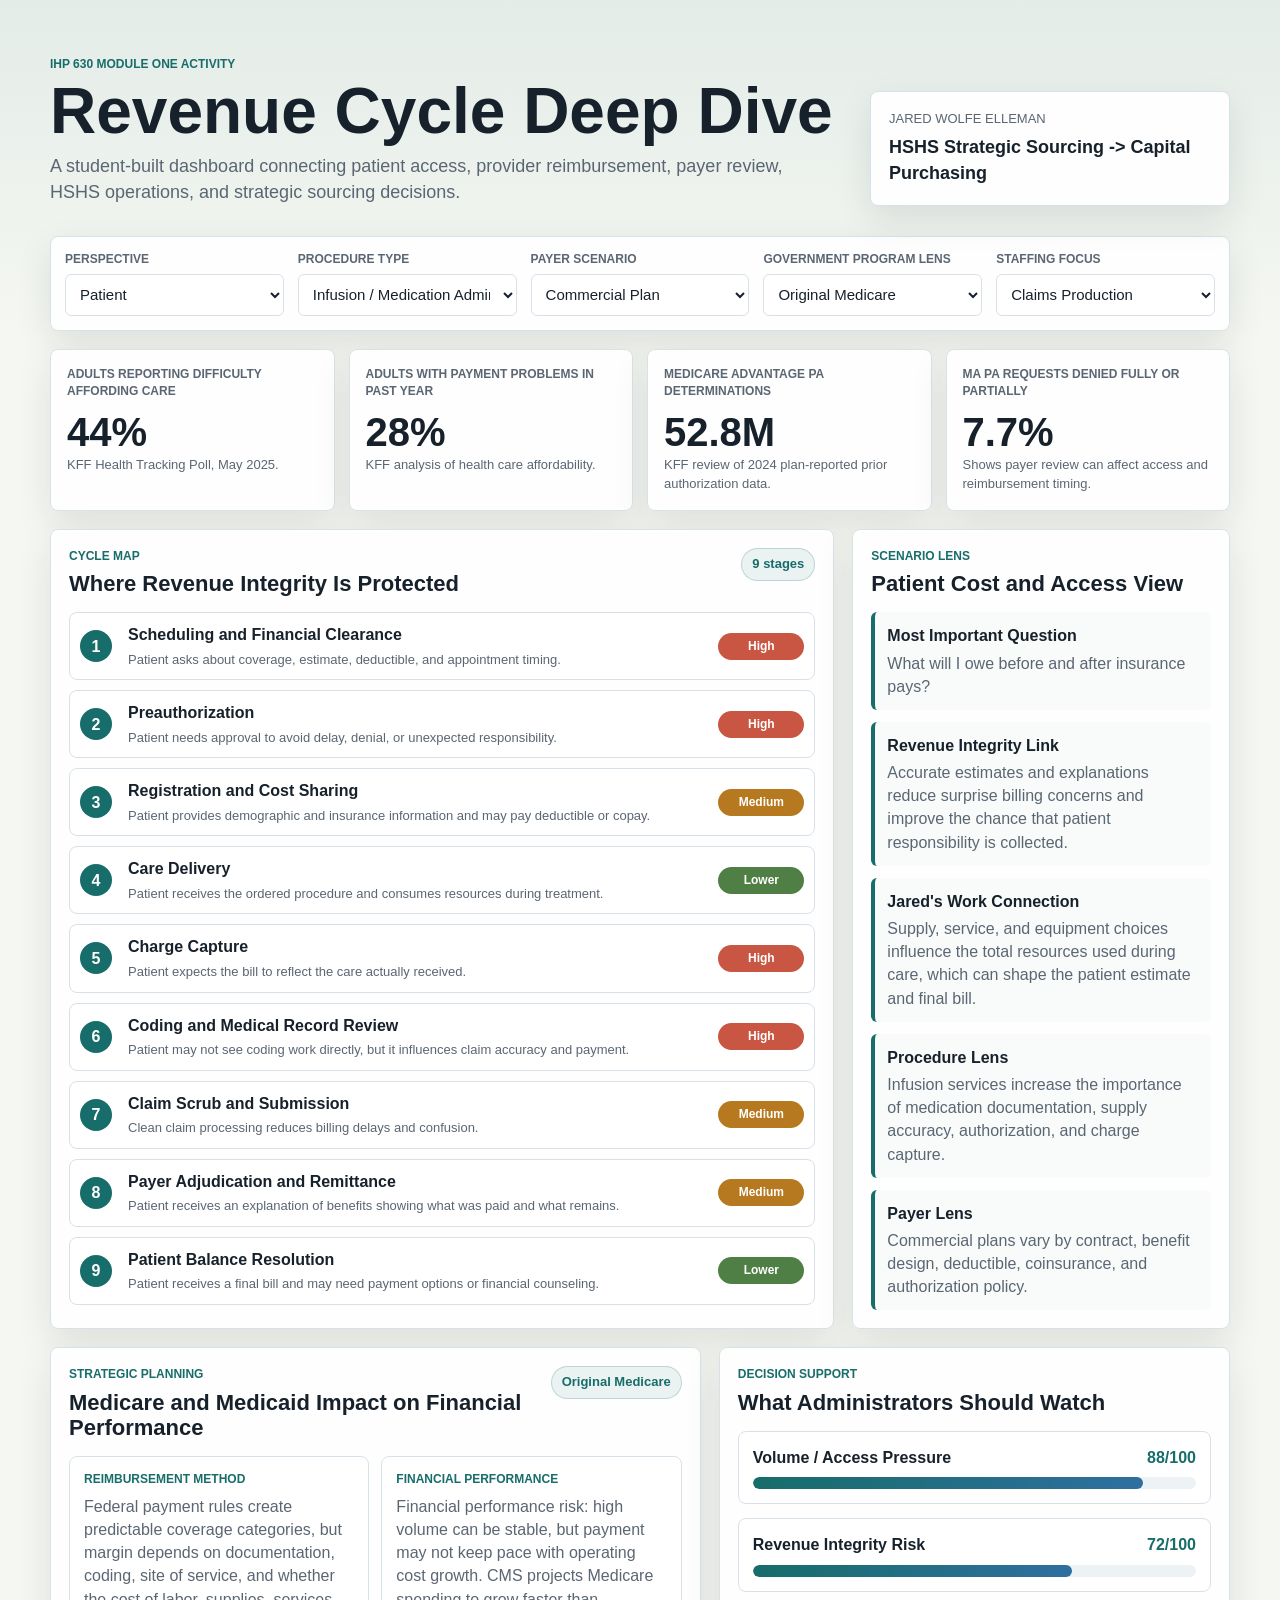
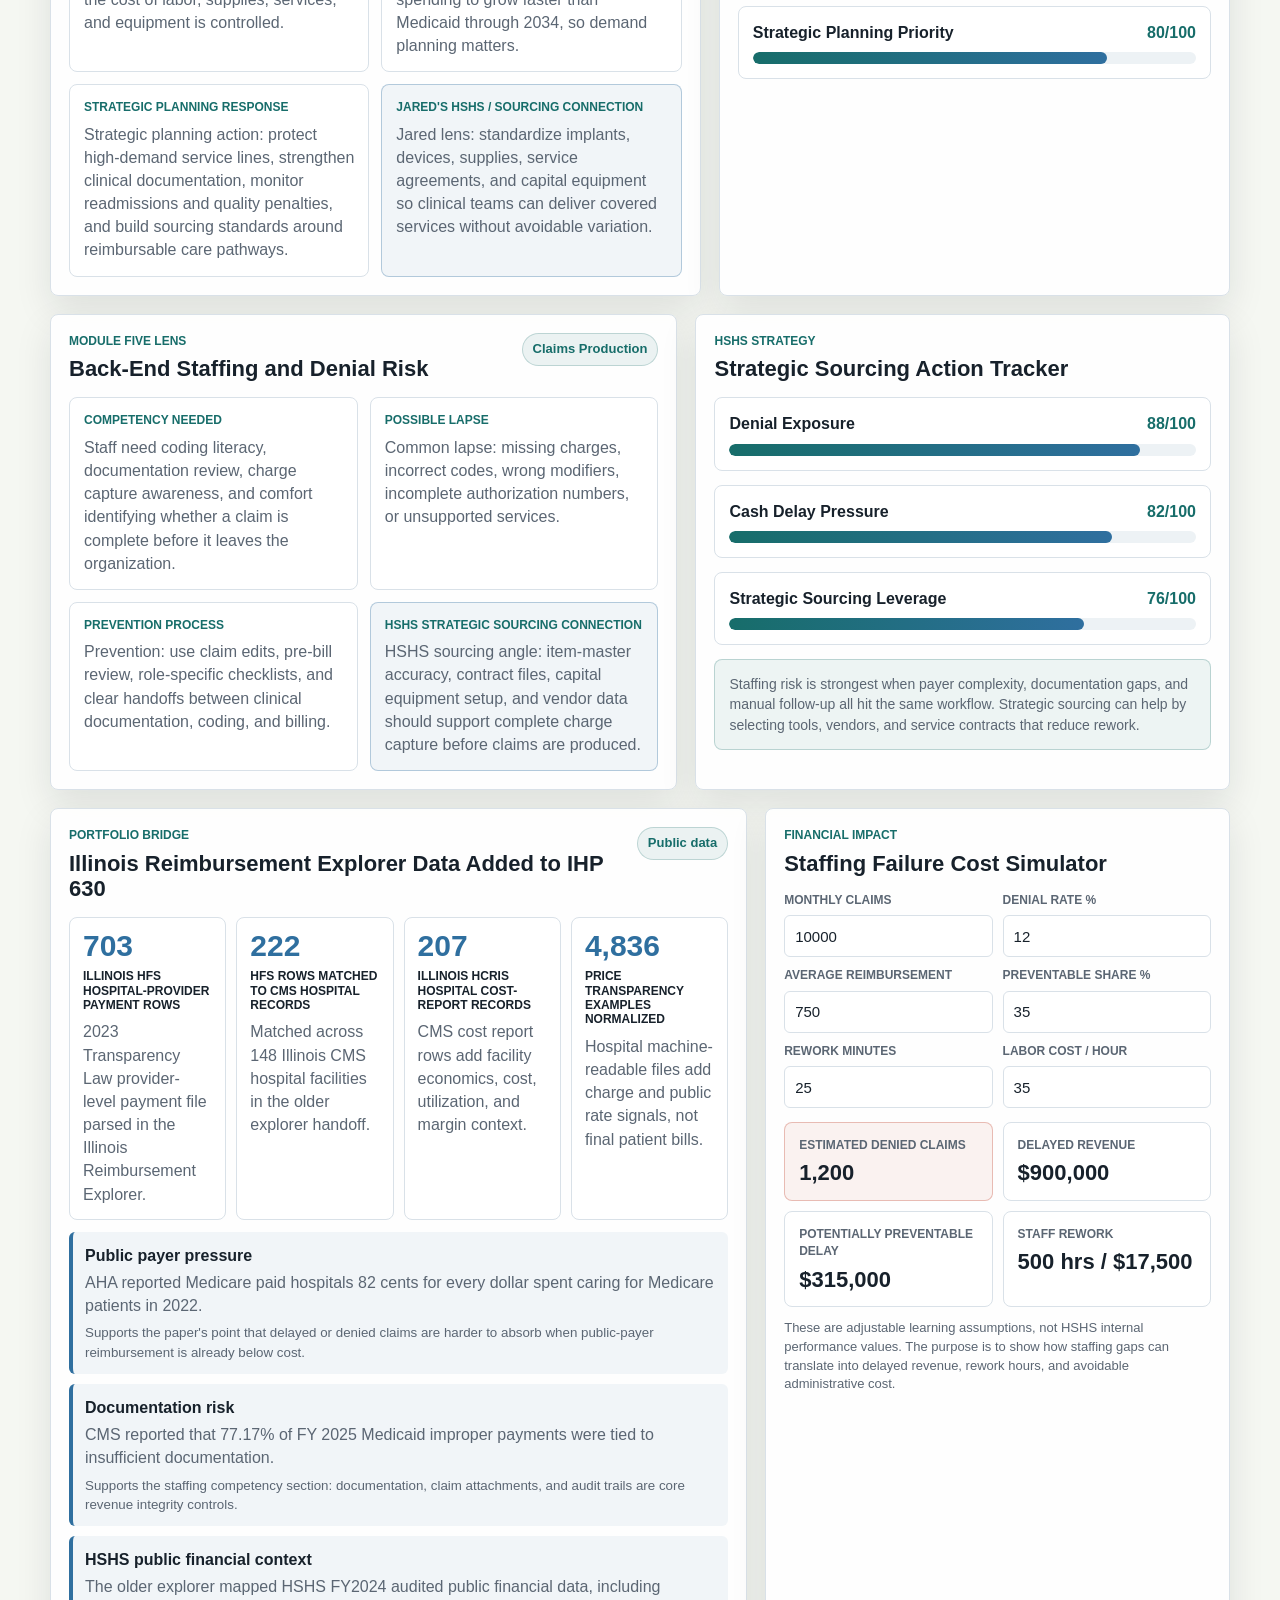
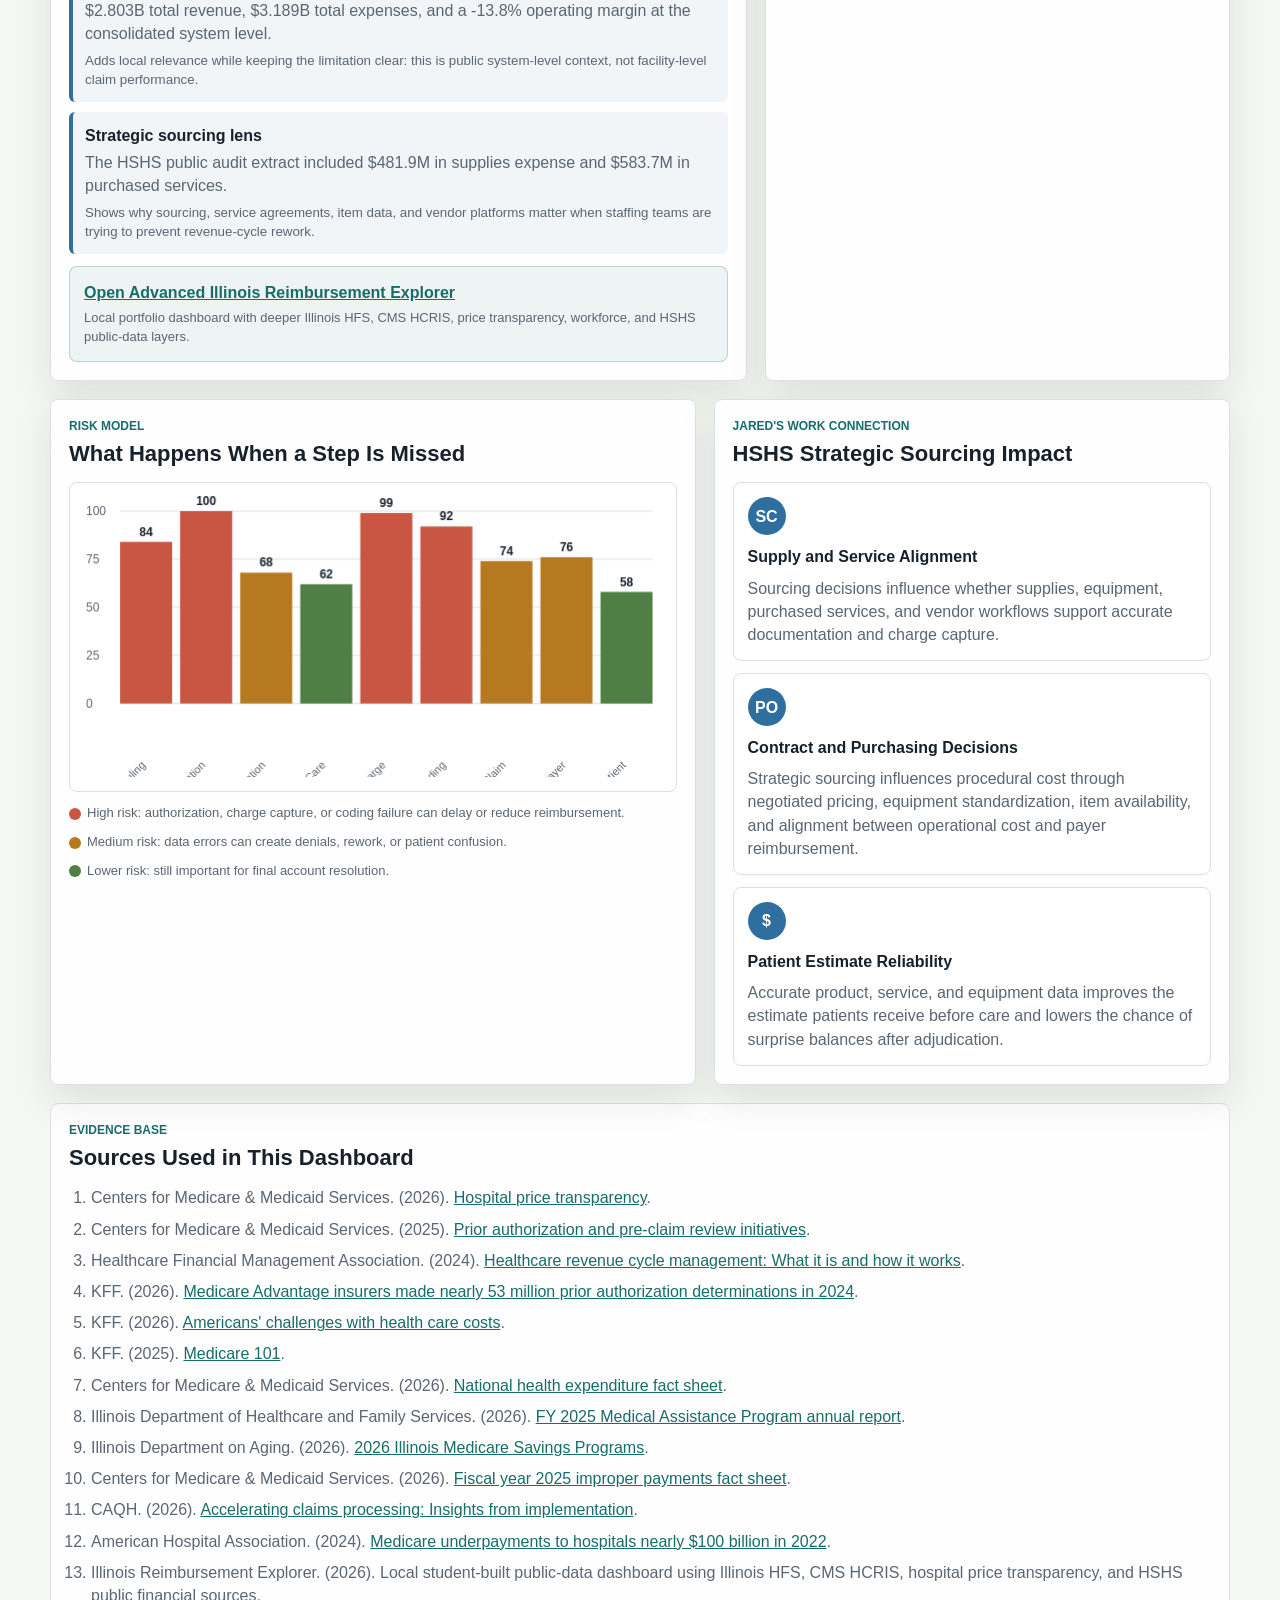
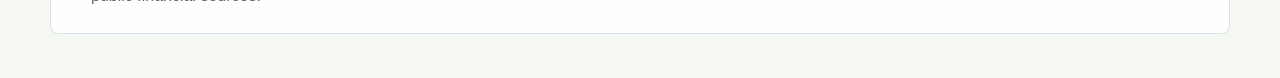
==== ihp630-dashboard/index.html @ a6ede115 "Add IHP 630 revenue cycle dashboard" ====
<!doctype html>
<html lang="en">
<head>
  <meta charset="utf-8" />
  <meta name="viewport" content="width=device-width, initial-scale=1" />
  <title>IHP 630 Revenue Cycle Deep Dive</title>
  <link rel="stylesheet" href="./styles.css" />
</head>
<body>
  <main class="shell">
    <section class="topbar" aria-labelledby="dashboard-title">
      <div>
        <p class="eyebrow">IHP 630 Module One Activity</p>
        <h1 id="dashboard-title">Revenue Cycle Deep Dive</h1>
        <p class="lede">
          A student-built dashboard connecting patient access, provider reimbursement, payer review, HSHS operations,
          and strategic sourcing decisions.
        </p>
      </div>
      <div class="identity-panel">
        <span>Jared Wolfe Elleman</span>
        <strong>HSHS Strategic Sourcing -> Capital Purchasing</strong>
      </div>
    </section>

    <section class="toolbar" aria-label="Dashboard controls">
      <label>
        Perspective
        <select id="perspectiveSelect">
          <option value="patient">Patient</option>
          <option value="provider">Provider</option>
          <option value="payer">Third-Party Payer</option>
        </select>
      </label>
      <label>
        Procedure Type
        <select id="procedureSelect">
          <option value="infusion">Infusion / Medication Administration</option>
          <option value="surgery">Outpatient Surgery</option>
          <option value="imaging">Advanced Imaging</option>
          <option value="dme">DME / Capital-Dependent Service</option>
        </select>
      </label>
      <label>
        Payer Scenario
        <select id="payerSelect">
          <option value="commercial">Commercial Plan</option>
          <option value="medicareAdvantage">Medicare Advantage</option>
          <option value="selfPay">Self-Pay / Uninsured</option>
        </select>
      </label>
      <label>
        Government Program Lens
        <select id="programSelect">
          <option value="originalMedicare">Original Medicare</option>
          <option value="medicareAdvantage">Medicare Advantage</option>
          <option value="illinoisMedicaid">Illinois Medicaid</option>
          <option value="dualEligible">Medicare + Medicaid</option>
        </select>
      </label>
      <label>
        Staffing Focus
        <select id="staffingSelect">
          <option value="claimsProduction">Claims Production</option>
          <option value="claimsSubmission">Claims Submission</option>
          <option value="denialManagement">Denial Management</option>
          <option value="reimbursementAnalytics">Expected Reimbursement</option>
        </select>
      </label>
    </section>

    <section class="metric-grid" aria-label="Public-source indicators">
      <article class="metric">
        <span class="metric-label">Adults Reporting Difficulty Affording Care</span>
        <strong>44%</strong>
        <p>KFF Health Tracking Poll, May 2025.</p>
      </article>
      <article class="metric">
        <span class="metric-label">Adults With Payment Problems in Past Year</span>
        <strong>28%</strong>
        <p>KFF analysis of health care affordability.</p>
      </article>
      <article class="metric">
        <span class="metric-label">Medicare Advantage PA Determinations</span>
        <strong>52.8M</strong>
        <p>KFF review of 2024 plan-reported prior authorization data.</p>
      </article>
      <article class="metric">
        <span class="metric-label">MA PA Requests Denied Fully or Partially</span>
        <strong>7.7%</strong>
        <p>Shows payer review can affect access and reimbursement timing.</p>
      </article>
    </section>

    <section class="layout">
      <article class="panel timeline-panel">
        <div class="panel-heading">
          <div>
            <p class="eyebrow">Cycle Map</p>
            <h2>Where Revenue Integrity Is Protected</h2>
          </div>
          <span id="stageCount" class="status-pill">9 stages</span>
        </div>
        <div id="timeline" class="timeline"></div>
      </article>

      <article class="panel">
        <div class="panel-heading">
          <div>
            <p class="eyebrow">Scenario Lens</p>
            <h2 id="scenarioTitle">Patient Cost and Access View</h2>
          </div>
        </div>
        <div id="scenarioBody" class="scenario-body"></div>
      </article>
    </section>

    <section id="medicareMedicaidStrategy" class="layout strategy-section">
      <article class="panel strategy-panel">
        <div class="panel-heading">
          <div>
            <p class="eyebrow">Strategic Planning</p>
            <h2>Medicare and Medicaid Impact on Financial Performance</h2>
          </div>
          <span id="programSignal" class="status-pill">Original Medicare</span>
        </div>
        <div id="programImpact" class="program-impact"></div>
      </article>

      <article class="panel strategy-panel">
        <div class="panel-heading">
          <div>
            <p class="eyebrow">Decision Support</p>
            <h2>What Administrators Should Watch</h2>
          </div>
        </div>
        <div id="strategyScorecard" class="scorecard"></div>
      </article>
    </section>

    <section id="staffingIntegrity" class="layout staffing-section">
      <article class="panel staffing-panel">
        <div class="panel-heading">
          <div>
            <p class="eyebrow">Module Five Lens</p>
            <h2>Back-End Staffing and Denial Risk</h2>
          </div>
          <span id="staffingSignal" class="status-pill">Claims Production</span>
        </div>
        <div id="staffingImpact" class="staffing-impact"></div>
      </article>

      <article class="panel staffing-panel">
        <div class="panel-heading">
          <div>
            <p class="eyebrow">HSHS Strategy</p>
            <h2>Strategic Sourcing Action Tracker</h2>
          </div>
        </div>
        <div id="staffingScorecard" class="scorecard"></div>
        <div class="tracker-note">
          Staffing risk is strongest when payer complexity, documentation gaps, and manual follow-up all hit the same
          workflow. Strategic sourcing can help by selecting tools, vendors, and service contracts that reduce rework.
        </div>
      </article>
    </section>

    <section id="explorerBridge" class="layout bridge-section">
      <article class="panel bridge-panel">
        <div class="panel-heading">
          <div>
            <p class="eyebrow">Portfolio Bridge</p>
            <h2>Illinois Reimbursement Explorer Data Added to IHP 630</h2>
          </div>
          <span class="status-pill">Public data</span>
        </div>
        <div id="explorerMetricCards" class="bridge-metric-grid"></div>
        <div id="explorerBridgeRows" class="bridge-rows"></div>
        <div class="dashboard-linkout">
          <a href="../">Open Advanced Illinois Reimbursement Explorer</a>
          <span>Local portfolio dashboard with deeper Illinois HFS, CMS HCRIS, price transparency, workforce, and HSHS public-data layers.</span>
        </div>
      </article>

      <article class="panel simulator-panel">
        <div class="panel-heading">
          <div>
            <p class="eyebrow">Financial Impact</p>
            <h2>Staffing Failure Cost Simulator</h2>
          </div>
        </div>
        <div class="simulator-grid" aria-label="Staffing failure cost inputs">
          <label>
            Monthly Claims
            <input id="claimVolumeInput" type="number" min="0" step="100" value="10000" />
          </label>
          <label>
            Denial Rate %
            <input id="denialRateInput" type="number" min="0" max="100" step="0.1" value="12" />
          </label>
          <label>
            Average Reimbursement
            <input id="avgReimbursementInput" type="number" min="0" step="50" value="750" />
          </label>
          <label>
            Preventable Share %
            <input id="preventableShareInput" type="number" min="0" max="100" step="1" value="35" />
          </label>
          <label>
            Rework Minutes
            <input id="reworkMinutesInput" type="number" min="0" step="1" value="25" />
          </label>
          <label>
            Labor Cost / Hour
            <input id="laborCostInput" type="number" min="0" step="1" value="35" />
          </label>
        </div>
        <div id="simulatorOutput" class="simulator-output"></div>
        <p class="simulator-note">
          These are adjustable learning assumptions, not HSHS internal performance values. The purpose is to show how
          staffing gaps can translate into delayed revenue, rework hours, and avoidable administrative cost.
        </p>
      </article>
    </section>

    <section class="layout lower">
      <article class="panel">
        <div class="panel-heading">
          <div>
            <p class="eyebrow">Risk Model</p>
            <h2>What Happens When a Step Is Missed</h2>
          </div>
        </div>
        <div class="chart-wrap">
          <canvas id="riskChart" width="720" height="360" aria-label="Risk by revenue cycle step"></canvas>
        </div>
        <div id="riskLegend" class="legend"></div>
      </article>

      <article class="panel sourcing-panel">
        <div class="panel-heading">
          <div>
            <p class="eyebrow">Jared's Work Connection</p>
            <h2>HSHS Strategic Sourcing Impact</h2>
          </div>
        </div>
        <div class="work-grid">
          <div>
            <span class="work-icon">SC</span>
            <h3>Supply and Service Alignment</h3>
            <p>
              Sourcing decisions influence whether supplies, equipment, purchased services, and vendor workflows
              support accurate documentation and charge capture.
            </p>
          </div>
          <div>
            <span class="work-icon">PO</span>
            <h3>Contract and Purchasing Decisions</h3>
            <p>
              Strategic sourcing influences procedural cost through negotiated pricing, equipment standardization,
              item availability, and alignment between operational cost and payer reimbursement.
            </p>
          </div>
          <div>
            <span class="work-icon">$</span>
            <h3>Patient Estimate Reliability</h3>
            <p>
              Accurate product, service, and equipment data improves the estimate patients receive before care
              and lowers the chance of surprise balances after adjudication.
            </p>
          </div>
        </div>
      </article>
    </section>

    <section class="panel source-panel">
      <div class="panel-heading">
        <div>
          <p class="eyebrow">Evidence Base</p>
          <h2>Sources Used in This Dashboard</h2>
        </div>
      </div>
      <ol class="sources">
        <li>
          Centers for Medicare & Medicaid Services. (2026). <a href="https://www.cms.gov/priorities/key-initiatives/hospital-price-transparency">Hospital price transparency</a>.
        </li>
        <li>
          Centers for Medicare & Medicaid Services. (2025). <a href="https://www.cms.gov/data-research/monitoring-programs/medicare-fee-service-compliance-programs/prior-authorization-and-pre-claim-review-initiatives">Prior authorization and pre-claim review initiatives</a>.
        </li>
        <li>
          Healthcare Financial Management Association. (2024). <a href="https://www.hfma.org/reference/revenue-cycle-management/">Healthcare revenue cycle management: What it is and how it works</a>.
        </li>
        <li>
          KFF. (2026). <a href="https://www.kff.org/medicare/medicare-advantage-insurers-made-nearly-53-million-prior-authorization-determinations-in-2024/">Medicare Advantage insurers made nearly 53 million prior authorization determinations in 2024</a>.
        </li>
        <li>
          KFF. (2026). <a href="https://www.kff.org/health-costs/americans-challenges-with-health-care-costs/">Americans' challenges with health care costs</a>.
        </li>
        <li>
          KFF. (2025). <a href="https://www.kff.org/medicare/health-policy-101-medicare/">Medicare 101</a>.
        </li>
        <li>
          Centers for Medicare &amp; Medicaid Services. (2026). <a href="https://www.cms.gov/data-research/statistics-trends-and-reports/national-health-expenditure-data/nhe-fact-sheet">National health expenditure fact sheet</a>.
        </li>
        <li>
          Illinois Department of Healthcare and Family Services. (2026). <a href="https://hfs.illinois.gov/content/dam/soi/en/web/hfs/info/reports/annual/fy25hfsannualreport.pdf">FY 2025 Medical Assistance Program annual report</a>.
        </li>
        <li>
          Illinois Department on Aging. (2026). <a href="https://ilaging.illinois.gov/content/dam/soi/en/web/aging/ship/documents/medicare-savings-program-chart.pdf">2026 Illinois Medicare Savings Programs</a>.
        </li>
        <li>
          Centers for Medicare &amp; Medicaid Services. (2026). <a href="https://www.cms.gov/newsroom/fact-sheets/fiscal-year-2025-improper-payments-fact-sheet">Fiscal year 2025 improper payments fact sheet</a>.
        </li>
        <li>
          CAQH. (2026). <a href="https://www.caqh.org/hubfs/CORE/CORE%20Accelerating%20Claims%20Processing%3A%20Insights%20from%20Implementation.pdf">Accelerating claims processing: Insights from implementation</a>.
        </li>
        <li>
          American Hospital Association. (2024). <a href="https://www.aha.org/news/headline/2024-01-10-aha-infographic-medicare-underpayments-hospitals-nearly-100-billion-2022">Medicare underpayments to hospitals nearly $100 billion in 2022</a>.
        </li>
        <li>
          Illinois Reimbursement Explorer. (2026). Local student-built public-data dashboard using Illinois HFS,
          CMS HCRIS, hospital price transparency, and HSHS public financial sources.
        </li>
      </ol>
    </section>
  </main>

  <script src="./script.js"></script>
</body>
</html>
---- ihp630-dashboard/styles.css ----
:root {
  --ink: #17212b;
  --muted: #5b6673;
  --line: #d9e1e8;
  --paper: #ffffff;
  --bg: #f5f7f2;
  --teal: #176d6a;
  --green: #4f7f45;
  --gold: #b7791f;
  --coral: #c85643;
  --blue: #2f6f9f;
  --shadow: 0 14px 36px rgba(23, 33, 43, 0.10);
}

* {
  box-sizing: border-box;
}

body {
  margin: 0;
  color: var(--ink);
  background:
    linear-gradient(180deg, rgba(23, 109, 106, 0.08), transparent 340px),
    var(--bg);
  font-family: Arial, Helvetica, sans-serif;
  line-height: 1.45;
}

a {
  color: var(--teal);
}

.shell {
  width: min(1180px, calc(100% - 32px));
  margin: 0 auto;
  padding: 28px 0 44px;
}

.topbar {
  display: grid;
  grid-template-columns: minmax(0, 1fr) 360px;
  gap: 24px;
  align-items: end;
  padding: 28px 0 20px;
}

.eyebrow {
  margin: 0 0 6px;
  color: var(--teal);
  font-size: 12px;
  font-weight: 700;
  letter-spacing: 0;
  text-transform: uppercase;
}

h1,
h2,
h3,
p {
  margin-top: 0;
}

h1 {
  margin-bottom: 10px;
  font-size: clamp(34px, 6vw, 64px);
  line-height: 1;
  letter-spacing: 0;
}

h2 {
  margin-bottom: 0;
  font-size: 22px;
  line-height: 1.15;
  letter-spacing: 0;
}

h3 {
  margin-bottom: 8px;
  font-size: 16px;
  letter-spacing: 0;
}

.lede {
  max-width: 760px;
  margin-bottom: 0;
  color: var(--muted);
  font-size: 18px;
}

.identity-panel,
.panel,
.metric,
.toolbar {
  border: 1px solid var(--line);
  background: rgba(255, 255, 255, 0.92);
  box-shadow: var(--shadow);
}

.identity-panel {
  padding: 18px;
  border-radius: 8px;
}

.identity-panel span,
.identity-panel strong {
  display: block;
}

.identity-panel span {
  margin-bottom: 6px;
  color: var(--muted);
  font-size: 13px;
  text-transform: uppercase;
}

.identity-panel strong {
  font-size: 18px;
}

.toolbar {
  display: grid;
  grid-template-columns: repeat(5, minmax(0, 1fr));
  gap: 14px;
  padding: 14px;
  border-radius: 8px;
  margin: 10px 0 18px;
}

label {
  display: grid;
  gap: 6px;
  color: var(--muted);
  font-size: 12px;
  font-weight: 700;
  text-transform: uppercase;
}

select {
  width: 100%;
  min-height: 42px;
  border: 1px solid var(--line);
  border-radius: 6px;
  background: var(--paper);
  color: var(--ink);
  font-size: 15px;
  padding: 0 10px;
}

.metric-grid {
  display: grid;
  grid-template-columns: repeat(4, minmax(0, 1fr));
  gap: 14px;
  margin-bottom: 18px;
}

.metric {
  min-height: 150px;
  padding: 16px;
  border-radius: 8px;
}

.metric-label {
  display: block;
  min-height: 38px;
  color: var(--muted);
  font-size: 12px;
  font-weight: 700;
  text-transform: uppercase;
}

.metric strong {
  display: block;
  margin: 8px 0 4px;
  font-size: 40px;
  line-height: 1;
}

.metric p {
  margin-bottom: 0;
  color: var(--muted);
  font-size: 13px;
}

.layout {
  display: grid;
  grid-template-columns: minmax(0, 1.35fr) minmax(330px, 0.65fr);
  gap: 18px;
  margin-bottom: 18px;
}

.lower {
  grid-template-columns: minmax(0, 1fr) minmax(360px, 0.8fr);
}

.strategy-section {
  grid-template-columns: minmax(0, 1.12fr) minmax(360px, 0.88fr);
}

.staffing-section {
  grid-template-columns: minmax(0, 1.08fr) minmax(360px, 0.92fr);
}

.bridge-section {
  grid-template-columns: minmax(0, 1.2fr) minmax(360px, 0.8fr);
}

.panel {
  border-radius: 8px;
  padding: 18px;
}

.panel-heading {
  display: flex;
  justify-content: space-between;
  gap: 12px;
  align-items: flex-start;
  margin-bottom: 16px;
}

.status-pill {
  flex: 0 0 auto;
  border: 1px solid rgba(23, 109, 106, 0.22);
  border-radius: 999px;
  color: var(--teal);
  background: rgba(23, 109, 106, 0.08);
  font-size: 13px;
  font-weight: 700;
  padding: 6px 10px;
}

.timeline {
  display: grid;
  gap: 10px;
}

.stage {
  display: grid;
  grid-template-columns: 36px minmax(0, 1fr) 96px;
  gap: 12px;
  align-items: center;
  border: 1px solid var(--line);
  border-radius: 8px;
  padding: 10px;
  background: #fff;
}

.stage-number {
  display: grid;
  place-items: center;
  width: 32px;
  height: 32px;
  border-radius: 999px;
  color: #fff;
  background: var(--teal);
  font-weight: 700;
}

.stage h3 {
  margin: 0 0 4px;
}

.stage p {
  margin: 0;
  color: var(--muted);
  font-size: 13px;
}

.risk-tag {
  justify-self: end;
  width: 86px;
  border-radius: 999px;
  color: #fff;
  font-size: 12px;
  font-weight: 700;
  text-align: center;
  padding: 5px 8px;
}

.low {
  background: var(--green);
}

.medium {
  background: var(--gold);
}

.high {
  background: var(--coral);
}

.scenario-body {
  display: grid;
  gap: 12px;
}

.scenario-card {
  border-left: 4px solid var(--teal);
  background: #f8fbfa;
  padding: 12px;
  border-radius: 6px;
}

.scenario-card strong {
  display: block;
  margin-bottom: 4px;
}

.scenario-card p {
  margin-bottom: 0;
  color: var(--muted);
}

.program-impact {
  display: grid;
  grid-template-columns: repeat(2, minmax(0, 1fr));
  gap: 12px;
}

.staffing-impact {
  display: grid;
  grid-template-columns: repeat(2, minmax(0, 1fr));
  gap: 12px;
}

.impact-card {
  border: 1px solid var(--line);
  border-radius: 8px;
  background: #fff;
  padding: 14px;
}

.impact-card span {
  display: block;
  margin-bottom: 6px;
  color: var(--teal);
  font-size: 12px;
  font-weight: 800;
  text-transform: uppercase;
}

.impact-card p {
  margin-bottom: 0;
  color: var(--muted);
}

.sourcing-callout {
  border-color: rgba(47, 111, 159, 0.32);
  background: rgba(47, 111, 159, 0.06);
}

.scorecard {
  display: grid;
  gap: 14px;
}

.score-row {
  display: grid;
  gap: 8px;
  border: 1px solid var(--line);
  border-radius: 8px;
  background: #fff;
  padding: 14px;
}

.score-row div:first-child {
  display: flex;
  justify-content: space-between;
  gap: 12px;
  color: var(--ink);
}

.score-row span {
  color: var(--teal);
  font-weight: 800;
}

.score-track {
  height: 12px;
  border-radius: 999px;
  background: #edf2f5;
  overflow: hidden;
}

.score-track i {
  display: block;
  height: 100%;
  border-radius: inherit;
  background: linear-gradient(90deg, var(--teal), var(--blue));
}

.tracker-note {
  margin-top: 14px;
  border: 1px solid rgba(23, 109, 106, 0.24);
  border-radius: 8px;
  background: rgba(23, 109, 106, 0.07);
  color: var(--muted);
  padding: 14px;
  font-size: 14px;
}

.bridge-metric-grid {
  display: grid;
  grid-template-columns: repeat(4, minmax(0, 1fr));
  gap: 10px;
  margin-bottom: 12px;
}

.bridge-metric {
  min-height: 150px;
  border: 1px solid var(--line);
  border-radius: 8px;
  background: #fff;
  padding: 13px;
}

.bridge-metric strong {
  display: block;
  margin-bottom: 8px;
  color: var(--blue);
  font-size: 30px;
  line-height: 1;
}

.bridge-metric span {
  display: block;
  margin-bottom: 8px;
  color: var(--ink);
  font-size: 12px;
  font-weight: 800;
  line-height: 1.2;
  text-transform: uppercase;
}

.bridge-metric p,
.bridge-row p,
.bridge-row small,
.simulator-note {
  margin-bottom: 0;
  color: var(--muted);
}

.bridge-rows {
  display: grid;
  gap: 10px;
}

.bridge-row {
  border-left: 4px solid var(--blue);
  border-radius: 6px;
  background: rgba(47, 111, 159, 0.06);
  padding: 12px;
}

.bridge-row strong,
.bridge-row small {
  display: block;
}

.bridge-row strong {
  margin-bottom: 4px;
}

.bridge-row p {
  margin-bottom: 6px;
}

.dashboard-linkout {
  display: grid;
  gap: 5px;
  margin-top: 12px;
  border: 1px solid rgba(23, 109, 106, 0.24);
  border-radius: 8px;
  background: rgba(23, 109, 106, 0.07);
  padding: 14px;
}

.dashboard-linkout a {
  color: var(--teal);
  font-weight: 800;
}

.dashboard-linkout span {
  color: var(--muted);
  font-size: 13px;
}

.simulator-grid {
  display: grid;
  grid-template-columns: repeat(2, minmax(0, 1fr));
  gap: 10px;
}

input {
  width: 100%;
  min-height: 42px;
  border: 1px solid var(--line);
  border-radius: 6px;
  background: var(--paper);
  color: var(--ink);
  font-size: 15px;
  padding: 0 10px;
}

.simulator-output {
  display: grid;
  grid-template-columns: repeat(2, minmax(0, 1fr));
  gap: 10px;
  margin-top: 14px;
}

.sim-result {
  border: 1px solid var(--line);
  border-radius: 8px;
  background: #fff;
  padding: 14px;
}

.sim-result.primary {
  border-color: rgba(200, 86, 67, 0.35);
  background: rgba(200, 86, 67, 0.07);
}

.sim-result span {
  display: block;
  margin-bottom: 6px;
  color: var(--muted);
  font-size: 12px;
  font-weight: 800;
  text-transform: uppercase;
}

.sim-result strong {
  display: block;
  font-size: 22px;
  line-height: 1.15;
}

.simulator-note {
  margin-top: 12px;
  font-size: 13px;
}

.chart-wrap {
  position: relative;
  width: 100%;
  aspect-ratio: 2 / 1;
  border: 1px solid var(--line);
  border-radius: 8px;
  background: #fff;
  padding: 8px;
}

canvas {
  width: 100%;
  height: 100%;
}

.legend {
  display: flex;
  flex-wrap: wrap;
  gap: 10px;
  margin-top: 12px;
  color: var(--muted);
  font-size: 13px;
}

.legend span {
  display: inline-flex;
  align-items: center;
  gap: 6px;
}

.legend i {
  width: 12px;
  height: 12px;
  border-radius: 999px;
}

.work-grid {
  display: grid;
  gap: 12px;
}

.work-grid > div {
  border: 1px solid var(--line);
  border-radius: 8px;
  padding: 14px;
  background: #fff;
}

.work-icon {
  display: inline-grid;
  place-items: center;
  width: 38px;
  height: 38px;
  border-radius: 999px;
  margin-bottom: 10px;
  color: #fff;
  background: var(--blue);
  font-weight: 800;
}

.work-grid p {
  margin-bottom: 0;
  color: var(--muted);
}

.source-panel {
  box-shadow: none;
}

.sources {
  margin: 0;
  padding-left: 22px;
}

.sources li {
  margin-bottom: 8px;
  color: var(--muted);
}

@media (max-width: 900px) {
  .topbar,
  .toolbar,
  .metric-grid,
  .layout,
  .lower,
  .strategy-section,
  .staffing-section,
  .bridge-section,
  .program-impact,
  .staffing-impact,
  .bridge-metric-grid,
  .simulator-grid,
  .simulator-output {
    grid-template-columns: 1fr;
  }

  h1 {
    font-size: 42px;
  }

  .metric {
    min-height: auto;
  }
}

@media (max-width: 560px) {
  .shell {
    width: min(100% - 20px, 1180px);
    padding-top: 14px;
  }

  .topbar {
    padding-top: 14px;
  }

  .stage {
    grid-template-columns: 34px minmax(0, 1fr);
  }

  .risk-tag {
    grid-column: 2;
    justify-self: start;
  }

  .panel-heading {
    display: grid;
  }
}
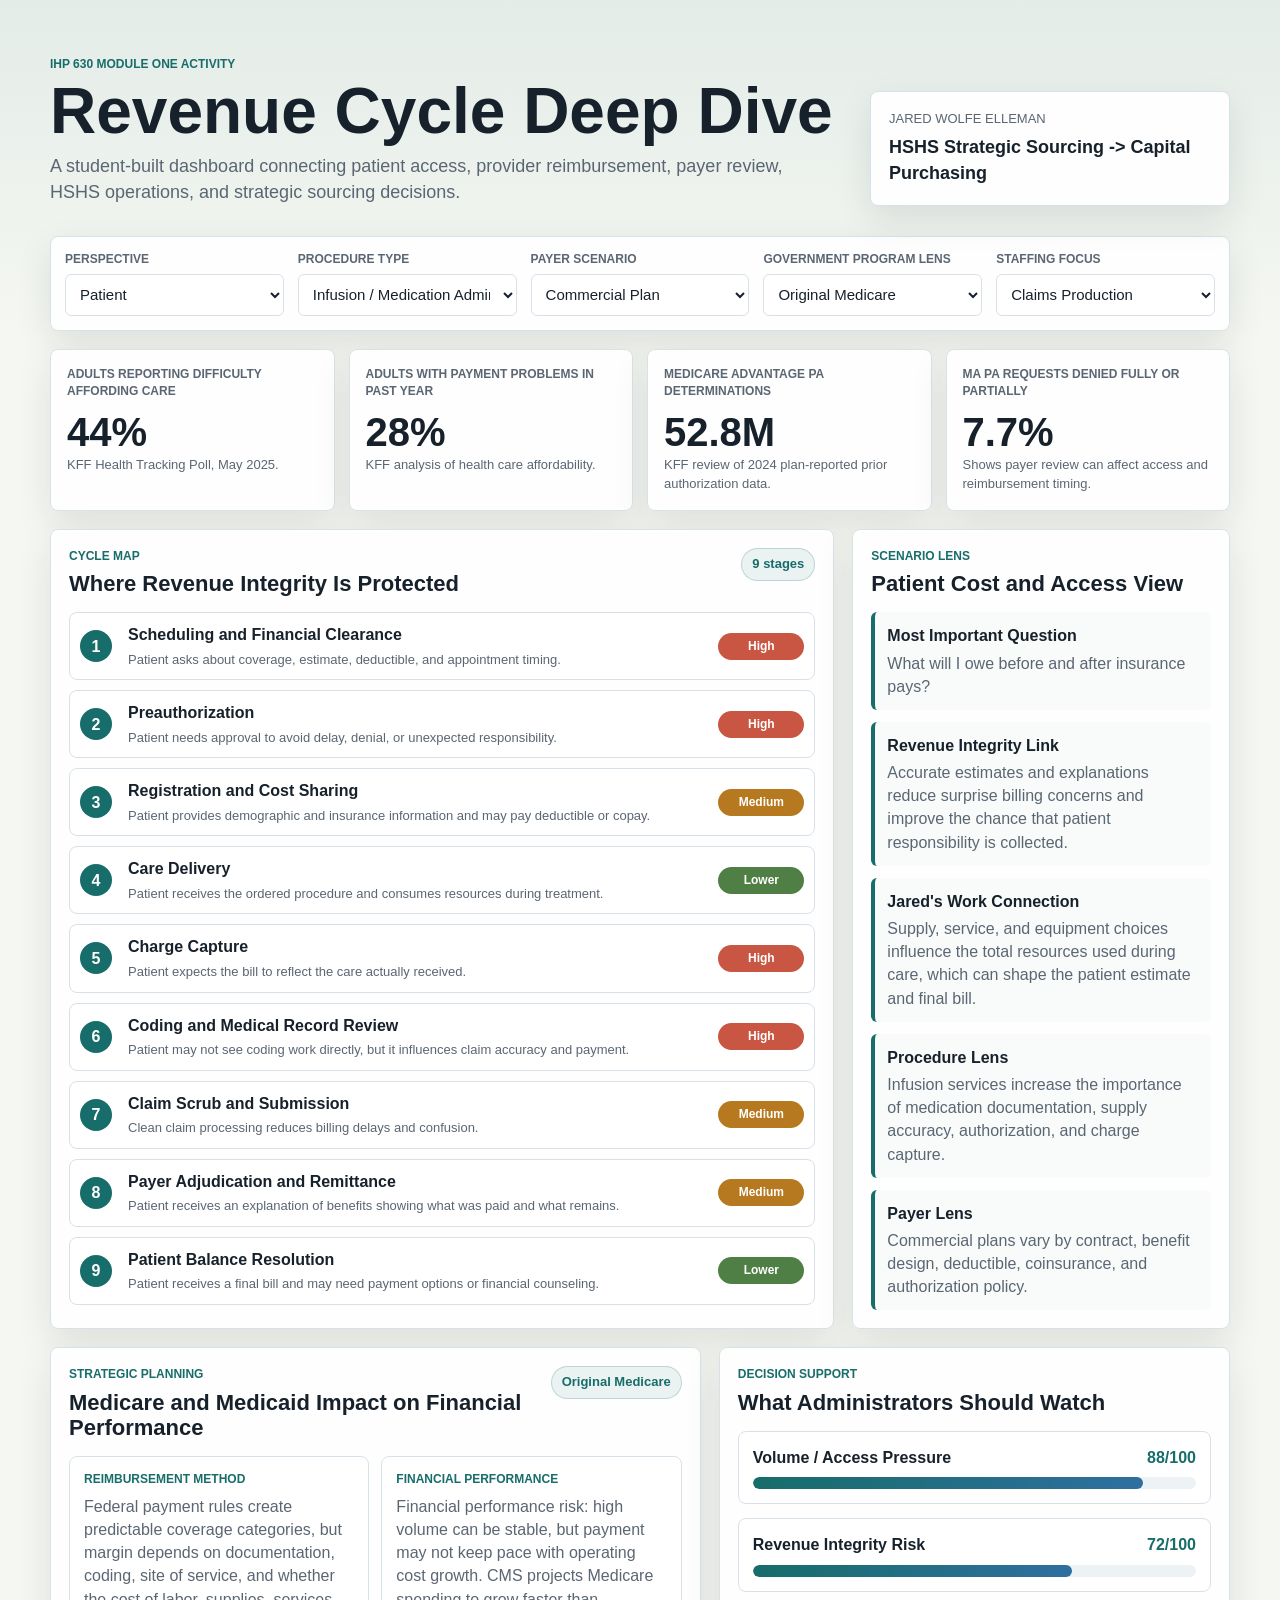
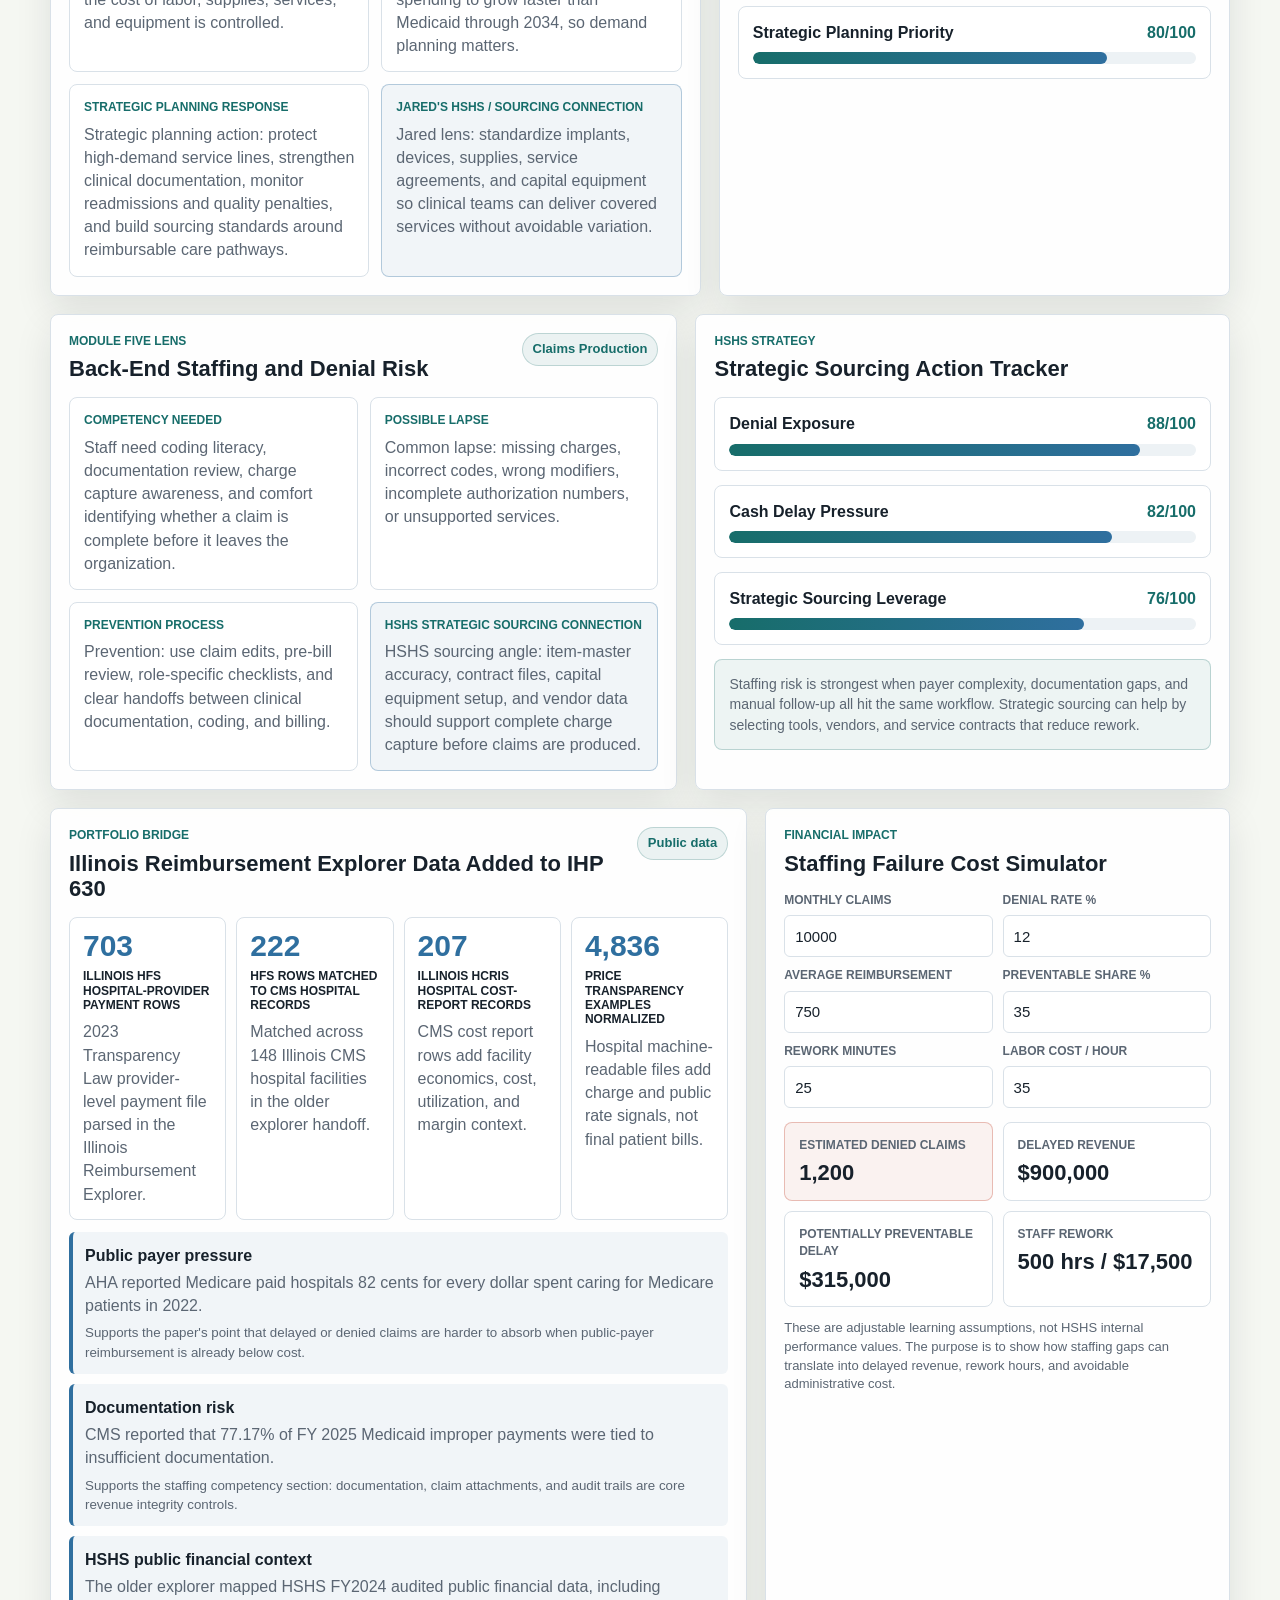
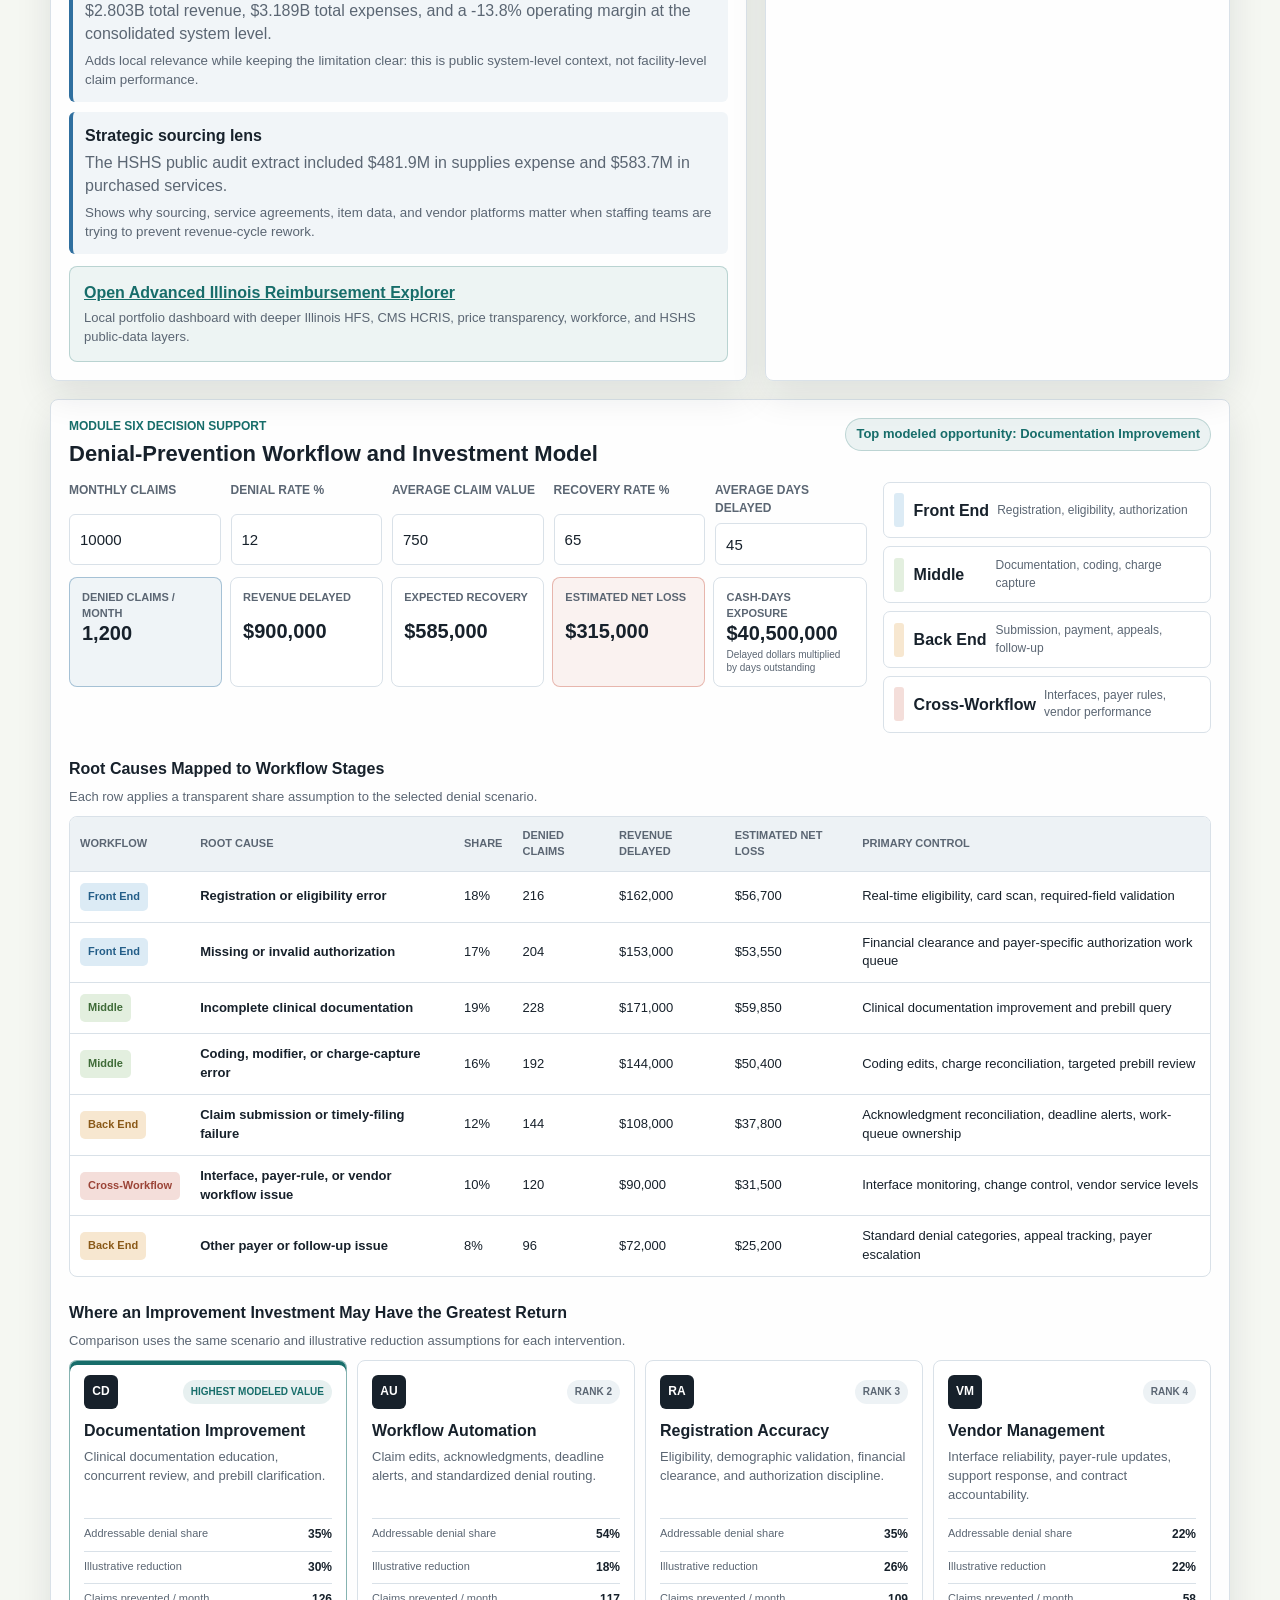
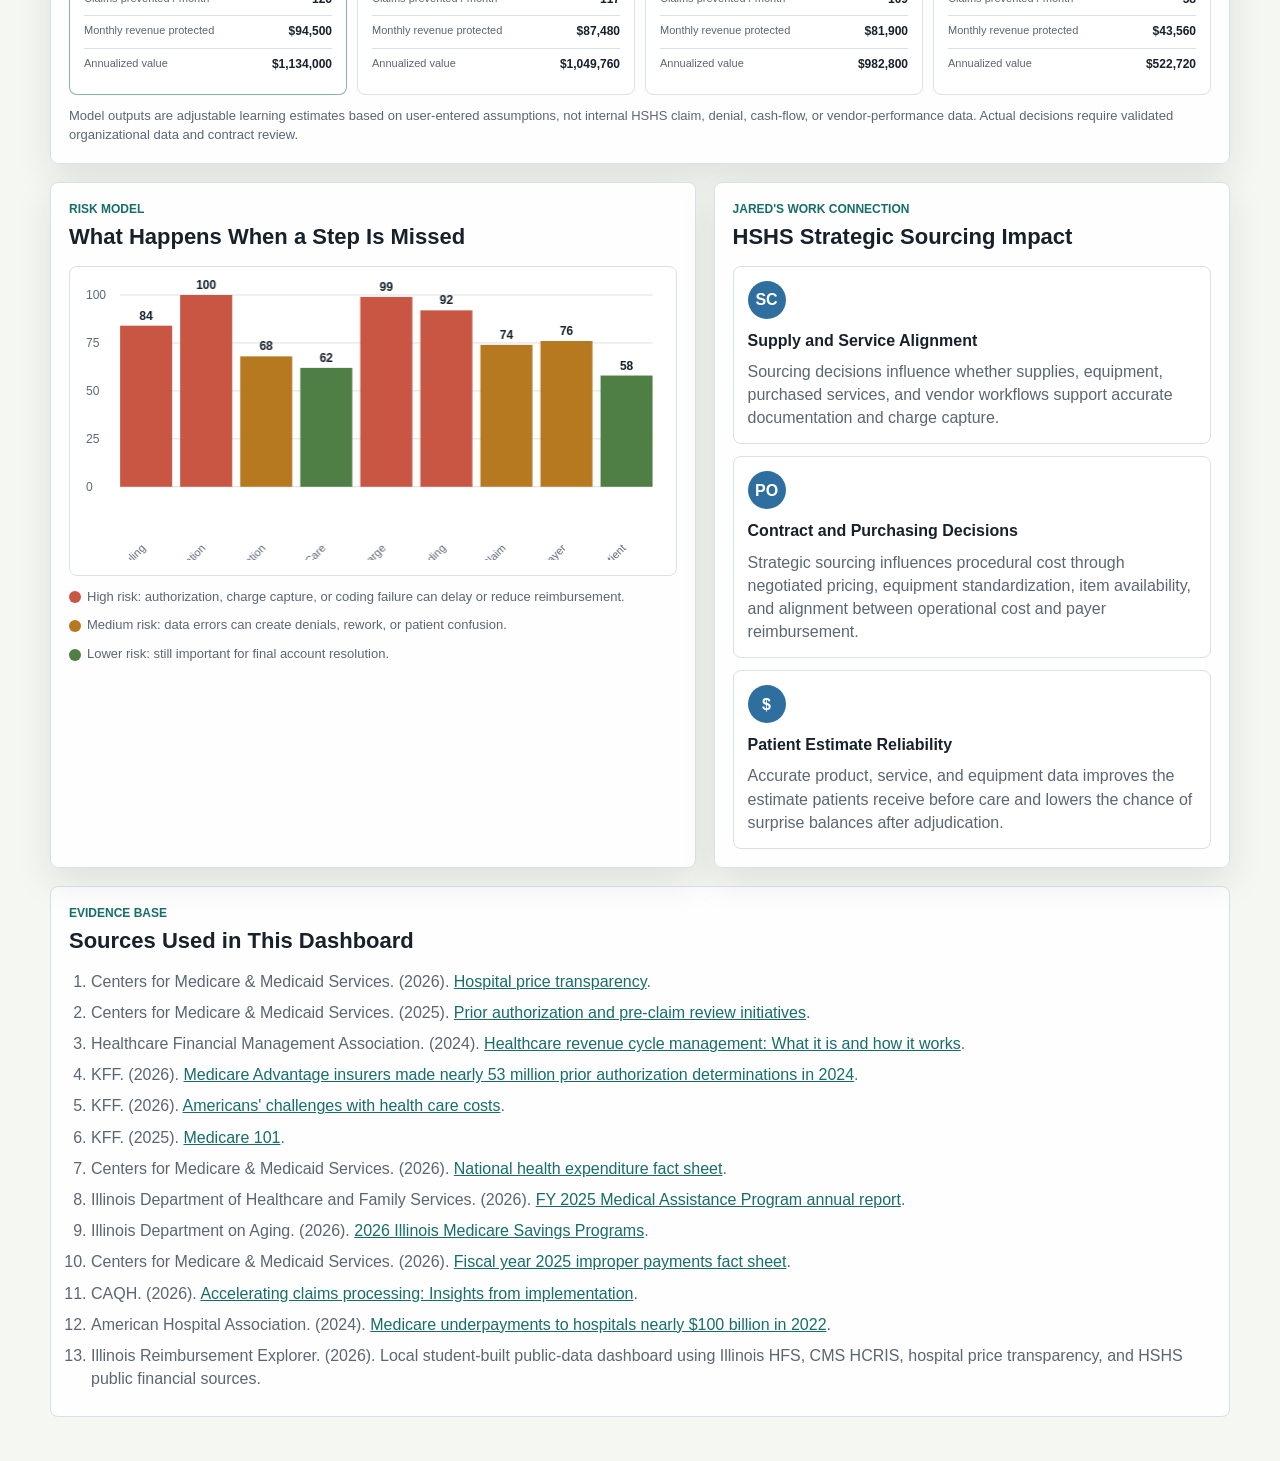
==== commit ba474a33: "Add denial prevention decision model" ====
--- a/ihp630-dashboard/index.html
+++ b/ihp630-dashboard/index.html
@@ -177,7 +177,7 @@
         <div id="explorerMetricCards" class="bridge-metric-grid"></div>
         <div id="explorerBridgeRows" class="bridge-rows"></div>
         <div class="dashboard-linkout">
-          <a href="../">Open Advanced Illinois Reimbursement Explorer</a>
+          <a href="https://plummer92.github.io/illinois-reimbursement-explorer/">Open Advanced Illinois Reimbursement Explorer</a>
           <span>Local portfolio dashboard with deeper Illinois HFS, CMS HCRIS, price transparency, workforce, and HSHS public-data layers.</span>
         </div>
       </article>
@@ -221,6 +221,87 @@
           staffing gaps can translate into delayed revenue, rework hours, and avoidable administrative cost.
         </p>
       </article>
+    </section>
+
+    <section id="denialPrevention" class="panel denial-panel">
+      <div class="panel-heading denial-heading">
+        <div>
+          <p class="eyebrow">Module Six Decision Support</p>
+          <h2>Denial-Prevention Workflow and Investment Model</h2>
+        </div>
+        <span id="denialOpportunitySignal" class="status-pill">Educational scenario</span>
+      </div>
+
+      <div class="denial-model-layout">
+        <div>
+          <div class="denial-inputs" aria-label="Denial prevention model assumptions">
+            <label>
+              Monthly Claims
+              <input id="dpClaimVolume" type="number" min="0" step="100" value="10000" />
+            </label>
+            <label>
+              Denial Rate %
+              <input id="dpDenialRate" type="number" min="0" max="100" step="0.1" value="12" />
+            </label>
+            <label>
+              Average Claim Value
+              <input id="dpClaimValue" type="number" min="0" step="50" value="750" />
+            </label>
+            <label>
+              Recovery Rate %
+              <input id="dpRecoveryRate" type="number" min="0" max="100" step="1" value="65" />
+            </label>
+            <label>
+              Average Days Delayed
+              <input id="dpDaysDelayed" type="number" min="0" step="1" value="45" />
+            </label>
+          </div>
+          <div id="denialSummary" class="denial-summary" aria-live="polite"></div>
+        </div>
+
+        <div class="workflow-key" aria-label="Revenue cycle workflow key">
+          <div><i class="front"></i><strong>Front End</strong><span>Registration, eligibility, authorization</span></div>
+          <div><i class="middle"></i><strong>Middle</strong><span>Documentation, coding, charge capture</span></div>
+          <div><i class="back"></i><strong>Back End</strong><span>Submission, payment, appeals, follow-up</span></div>
+          <div><i class="cross"></i><strong>Cross-Workflow</strong><span>Interfaces, payer rules, vendor performance</span></div>
+        </div>
+      </div>
+
+      <div class="denial-section-heading">
+        <div>
+          <h3>Root Causes Mapped to Workflow Stages</h3>
+          <p>Each row applies a transparent share assumption to the selected denial scenario.</p>
+        </div>
+      </div>
+      <div class="denial-table-wrap">
+        <table class="denial-table">
+          <thead>
+            <tr>
+              <th scope="col">Workflow</th>
+              <th scope="col">Root Cause</th>
+              <th scope="col">Share</th>
+              <th scope="col">Denied Claims</th>
+              <th scope="col">Revenue Delayed</th>
+              <th scope="col">Estimated Net Loss</th>
+              <th scope="col">Primary Control</th>
+            </tr>
+          </thead>
+          <tbody id="denialRootCauseRows"></tbody>
+        </table>
+      </div>
+
+      <div class="denial-section-heading investment-heading">
+        <div>
+          <h3>Where an Improvement Investment May Have the Greatest Return</h3>
+          <p>Comparison uses the same scenario and illustrative reduction assumptions for each intervention.</p>
+        </div>
+      </div>
+      <div id="investmentComparison" class="investment-grid"></div>
+      <p class="simulator-note">
+        Model outputs are adjustable learning estimates based on user-entered assumptions, not internal HSHS claim,
+        denial, cash-flow, or vendor-performance data. Actual decisions require validated organizational data and
+        contract review.
+      </p>
     </section>
 
     <section class="layout lower">
--- a/ihp630-dashboard/styles.css
+++ b/ihp630-dashboard/styles.css
@@ -538,6 +538,283 @@
 .simulator-note {
   margin-top: 12px;
   font-size: 13px;
+}
+
+.denial-panel {
+  margin: 18px 0;
+}
+
+.denial-heading {
+  align-items: start;
+}
+
+.denial-model-layout {
+  display: grid;
+  grid-template-columns: minmax(0, 1.7fr) minmax(240px, 0.7fr);
+  gap: 16px;
+  align-items: start;
+}
+
+.denial-inputs {
+  display: grid;
+  grid-template-columns: repeat(5, minmax(0, 1fr));
+  gap: 10px;
+}
+
+.denial-summary {
+  display: grid;
+  grid-template-columns: repeat(5, minmax(0, 1fr));
+  gap: 8px;
+  margin-top: 12px;
+}
+
+.denial-summary-card {
+  min-height: 98px;
+  border: 1px solid var(--line);
+  border-radius: 8px;
+  background: #fff;
+  padding: 12px;
+}
+
+.denial-summary-card.primary {
+  border-color: rgba(47, 111, 159, 0.38);
+  background: rgba(47, 111, 159, 0.07);
+}
+
+.denial-summary-card.loss {
+  border-color: rgba(200, 86, 67, 0.38);
+  background: rgba(200, 86, 67, 0.07);
+}
+
+.denial-summary-card span,
+.denial-summary-card small {
+  display: block;
+  color: var(--muted);
+}
+
+.denial-summary-card span {
+  min-height: 30px;
+  font-size: 11px;
+  font-weight: 800;
+  text-transform: uppercase;
+}
+
+.denial-summary-card strong {
+  display: block;
+  font-size: 20px;
+  line-height: 1.1;
+}
+
+.denial-summary-card small {
+  margin-top: 5px;
+  font-size: 10px;
+  line-height: 1.25;
+}
+
+.workflow-key {
+  display: grid;
+  gap: 8px;
+}
+
+.workflow-key > div {
+  display: grid;
+  grid-template-columns: 12px minmax(74px, auto) minmax(0, 1fr);
+  gap: 8px;
+  align-items: center;
+  border: 1px solid var(--line);
+  border-radius: 7px;
+  background: #fff;
+  padding: 10px;
+}
+
+.workflow-key i {
+  width: 10px;
+  height: 34px;
+  border-radius: 3px;
+}
+
+.workflow-key span {
+  color: var(--muted);
+  font-size: 12px;
+}
+
+.workflow-key .front,
+.workflow-badge.front {
+  background: #dcebf5;
+  color: #245e88;
+}
+
+.workflow-key .middle,
+.workflow-badge.middle {
+  background: #e3efdf;
+  color: #3f6b38;
+}
+
+.workflow-key .back,
+.workflow-badge.back {
+  background: #f7e7d0;
+  color: #8a5a19;
+}
+
+.workflow-key .cross,
+.workflow-badge.cross {
+  background: #f4deda;
+  color: #9b4437;
+}
+
+.denial-section-heading {
+  display: flex;
+  justify-content: space-between;
+  gap: 16px;
+  margin: 24px 0 9px;
+}
+
+.denial-section-heading p {
+  margin: 4px 0 0;
+  color: var(--muted);
+  font-size: 13px;
+}
+
+.denial-table-wrap {
+  overflow-x: auto;
+  border: 1px solid var(--line);
+  border-radius: 8px;
+  background: #fff;
+}
+
+.denial-table {
+  width: 100%;
+  min-width: 980px;
+  border-collapse: collapse;
+  font-size: 13px;
+}
+
+.denial-table th,
+.denial-table td {
+  border-bottom: 1px solid var(--line);
+  padding: 11px 10px;
+  text-align: left;
+  vertical-align: middle;
+}
+
+.denial-table th {
+  background: #edf2f5;
+  color: var(--muted);
+  font-size: 11px;
+  text-transform: uppercase;
+}
+
+.denial-table tbody tr:last-child td {
+  border-bottom: 0;
+}
+
+.denial-table td:nth-child(3),
+.denial-table td:nth-child(4),
+.denial-table td:nth-child(5),
+.denial-table td:nth-child(6) {
+  white-space: nowrap;
+  font-variant-numeric: tabular-nums;
+}
+
+.workflow-badge {
+  display: inline-flex;
+  min-height: 28px;
+  align-items: center;
+  border-radius: 5px;
+  padding: 4px 8px;
+  font-size: 11px;
+  font-weight: 800;
+  white-space: nowrap;
+}
+
+.investment-grid {
+  display: grid;
+  grid-template-columns: repeat(4, minmax(0, 1fr));
+  gap: 10px;
+}
+
+.investment-card {
+  border: 1px solid var(--line);
+  border-radius: 8px;
+  background: #fff;
+  padding: 14px;
+}
+
+.investment-card.recommended {
+  border-color: rgba(23, 109, 106, 0.52);
+  box-shadow: inset 0 4px 0 var(--teal);
+}
+
+.investment-card-head {
+  display: flex;
+  justify-content: space-between;
+  gap: 8px;
+  align-items: center;
+  margin-bottom: 10px;
+}
+
+.investment-icon {
+  display: inline-grid;
+  place-items: center;
+  width: 34px;
+  height: 34px;
+  border-radius: 6px;
+  background: var(--ink);
+  color: #fff;
+  font-size: 12px;
+  font-weight: 800;
+}
+
+.rank-pill {
+  border-radius: 999px;
+  background: rgba(23, 109, 106, 0.1);
+  color: var(--teal);
+  padding: 5px 8px;
+  font-size: 10px;
+  font-weight: 800;
+  text-transform: uppercase;
+}
+
+.rank-pill.muted {
+  background: #edf2f5;
+  color: var(--muted);
+}
+
+.investment-card h4 {
+  margin: 0 0 6px;
+  font-size: 16px;
+}
+
+.investment-card > p {
+  min-height: 58px;
+  margin-bottom: 12px;
+  color: var(--muted);
+  font-size: 13px;
+}
+
+.investment-card dl,
+.investment-card dl div {
+  margin: 0;
+}
+
+.investment-card dl div {
+  display: flex;
+  justify-content: space-between;
+  gap: 10px;
+  border-top: 1px solid var(--line);
+  padding: 7px 0;
+}
+
+.investment-card dt {
+  color: var(--muted);
+  font-size: 11px;
+}
+
+.investment-card dd {
+  margin: 0;
+  font-size: 12px;
+  font-weight: 800;
+  text-align: right;
 }
 
 .chart-wrap {
@@ -632,8 +909,15 @@
   .staffing-impact,
   .bridge-metric-grid,
   .simulator-grid,
-  .simulator-output {
+  .simulator-output,
+  .denial-model-layout,
+  .investment-grid {
     grid-template-columns: 1fr;
+  }
+
+  .denial-inputs,
+  .denial-summary {
+    grid-template-columns: repeat(2, minmax(0, 1fr));
   }
 
   h1 {
@@ -667,4 +951,14 @@
   .panel-heading {
     display: grid;
   }
-}
+
+  .denial-inputs,
+  .denial-summary {
+    grid-template-columns: 1fr;
+  }
+
+  .denial-summary-card,
+  .investment-card > p {
+    min-height: auto;
+  }
+}
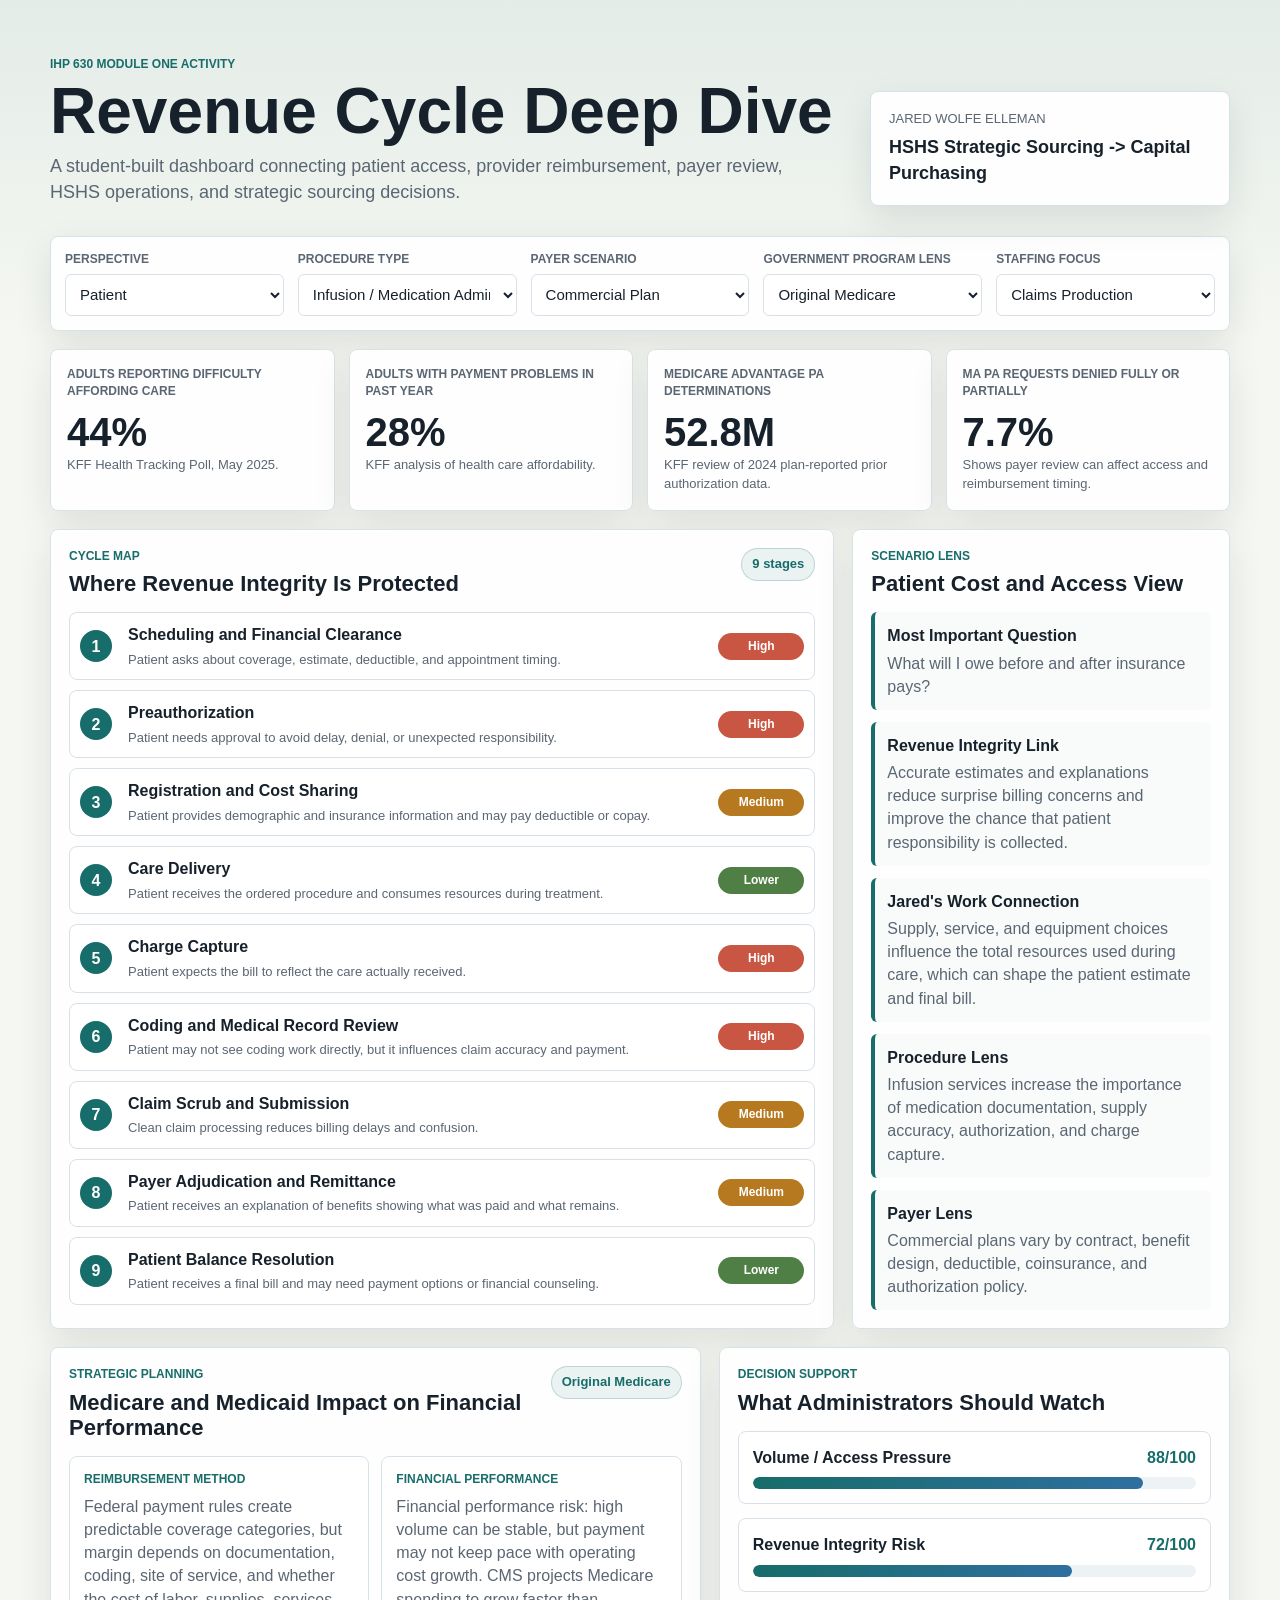
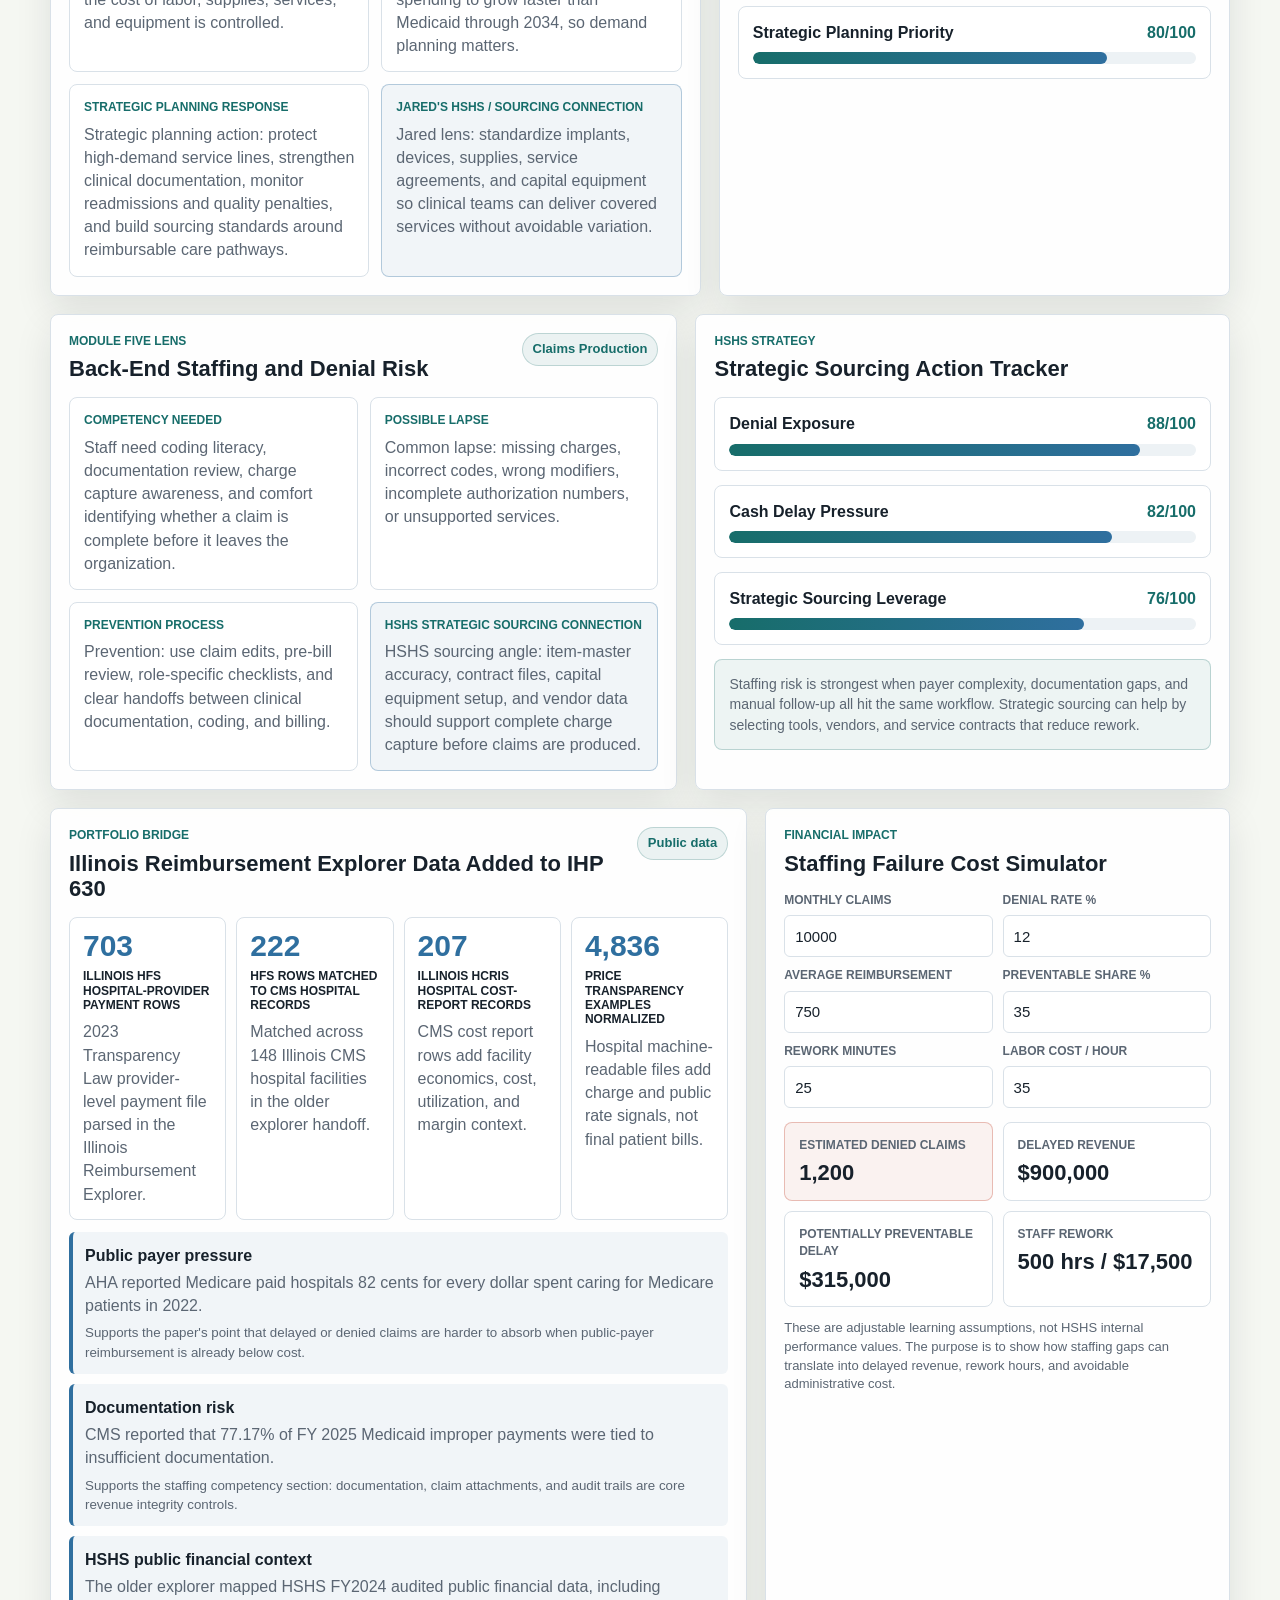
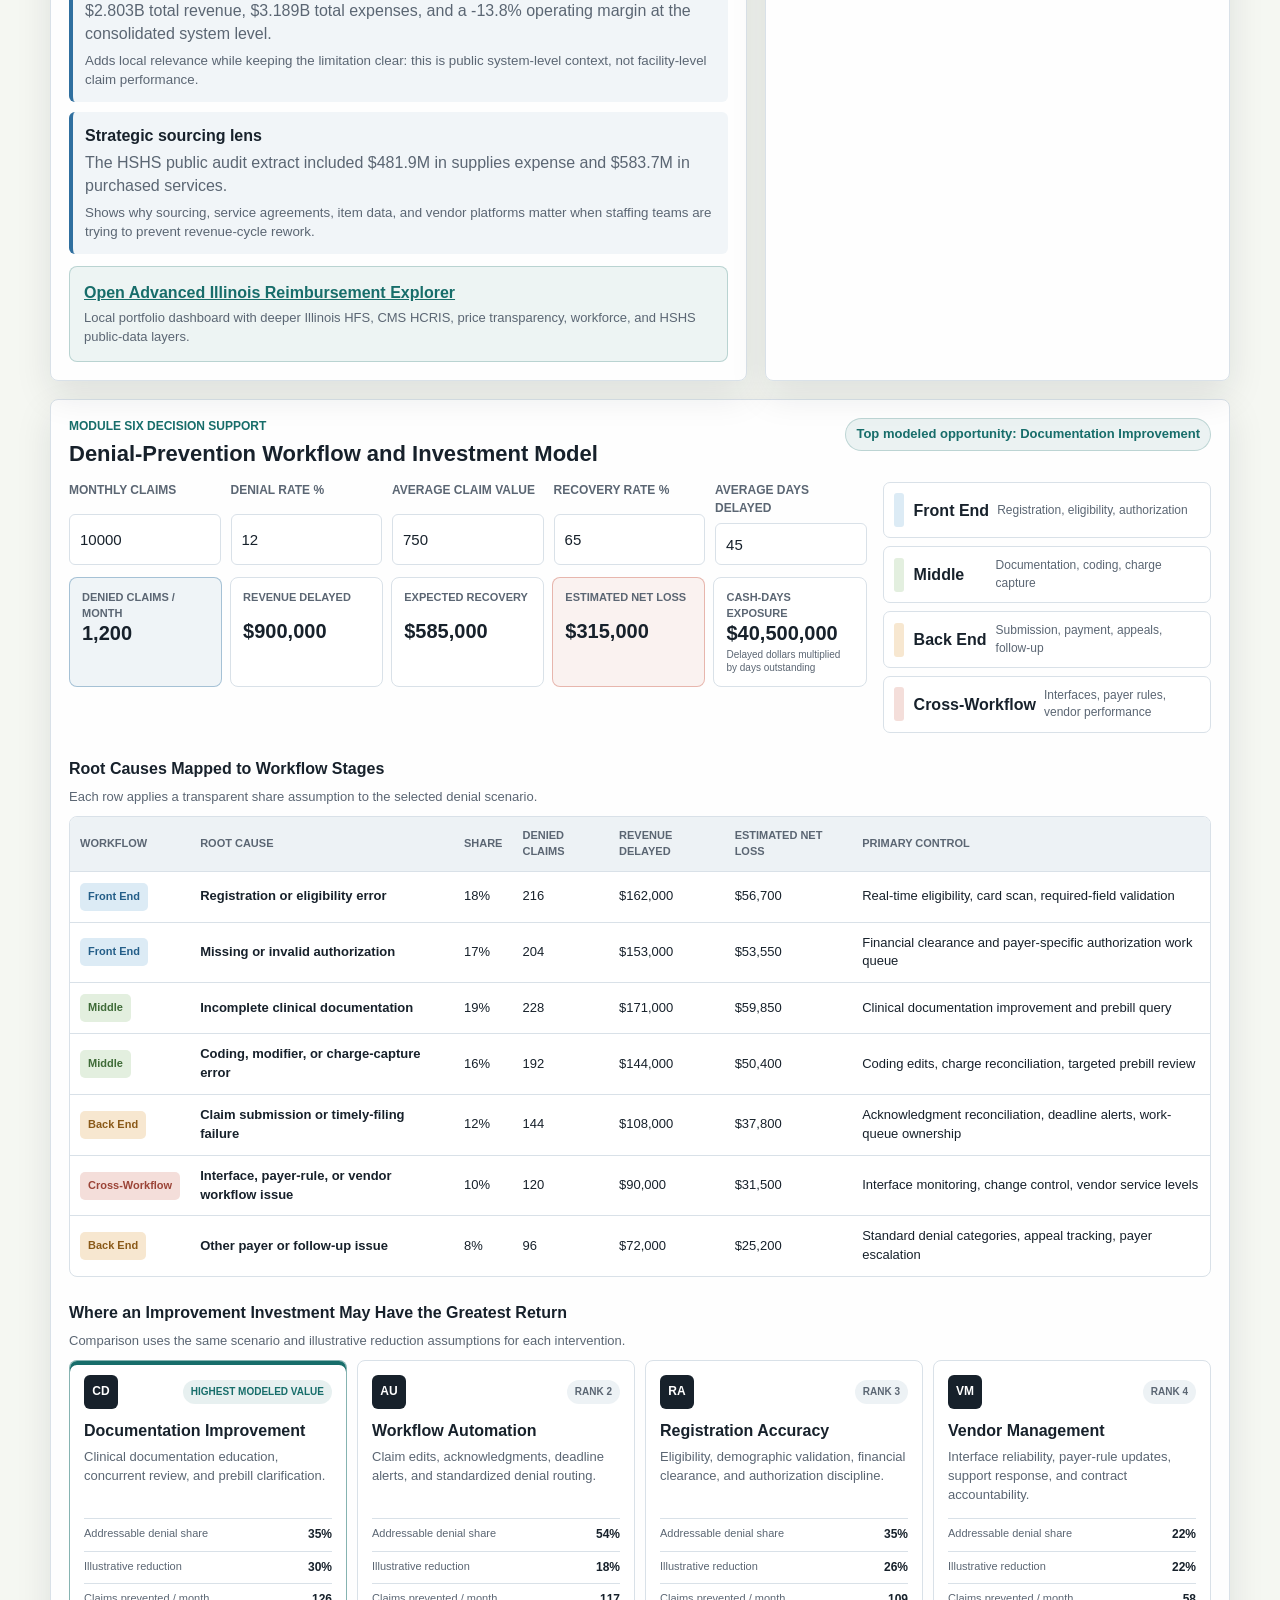
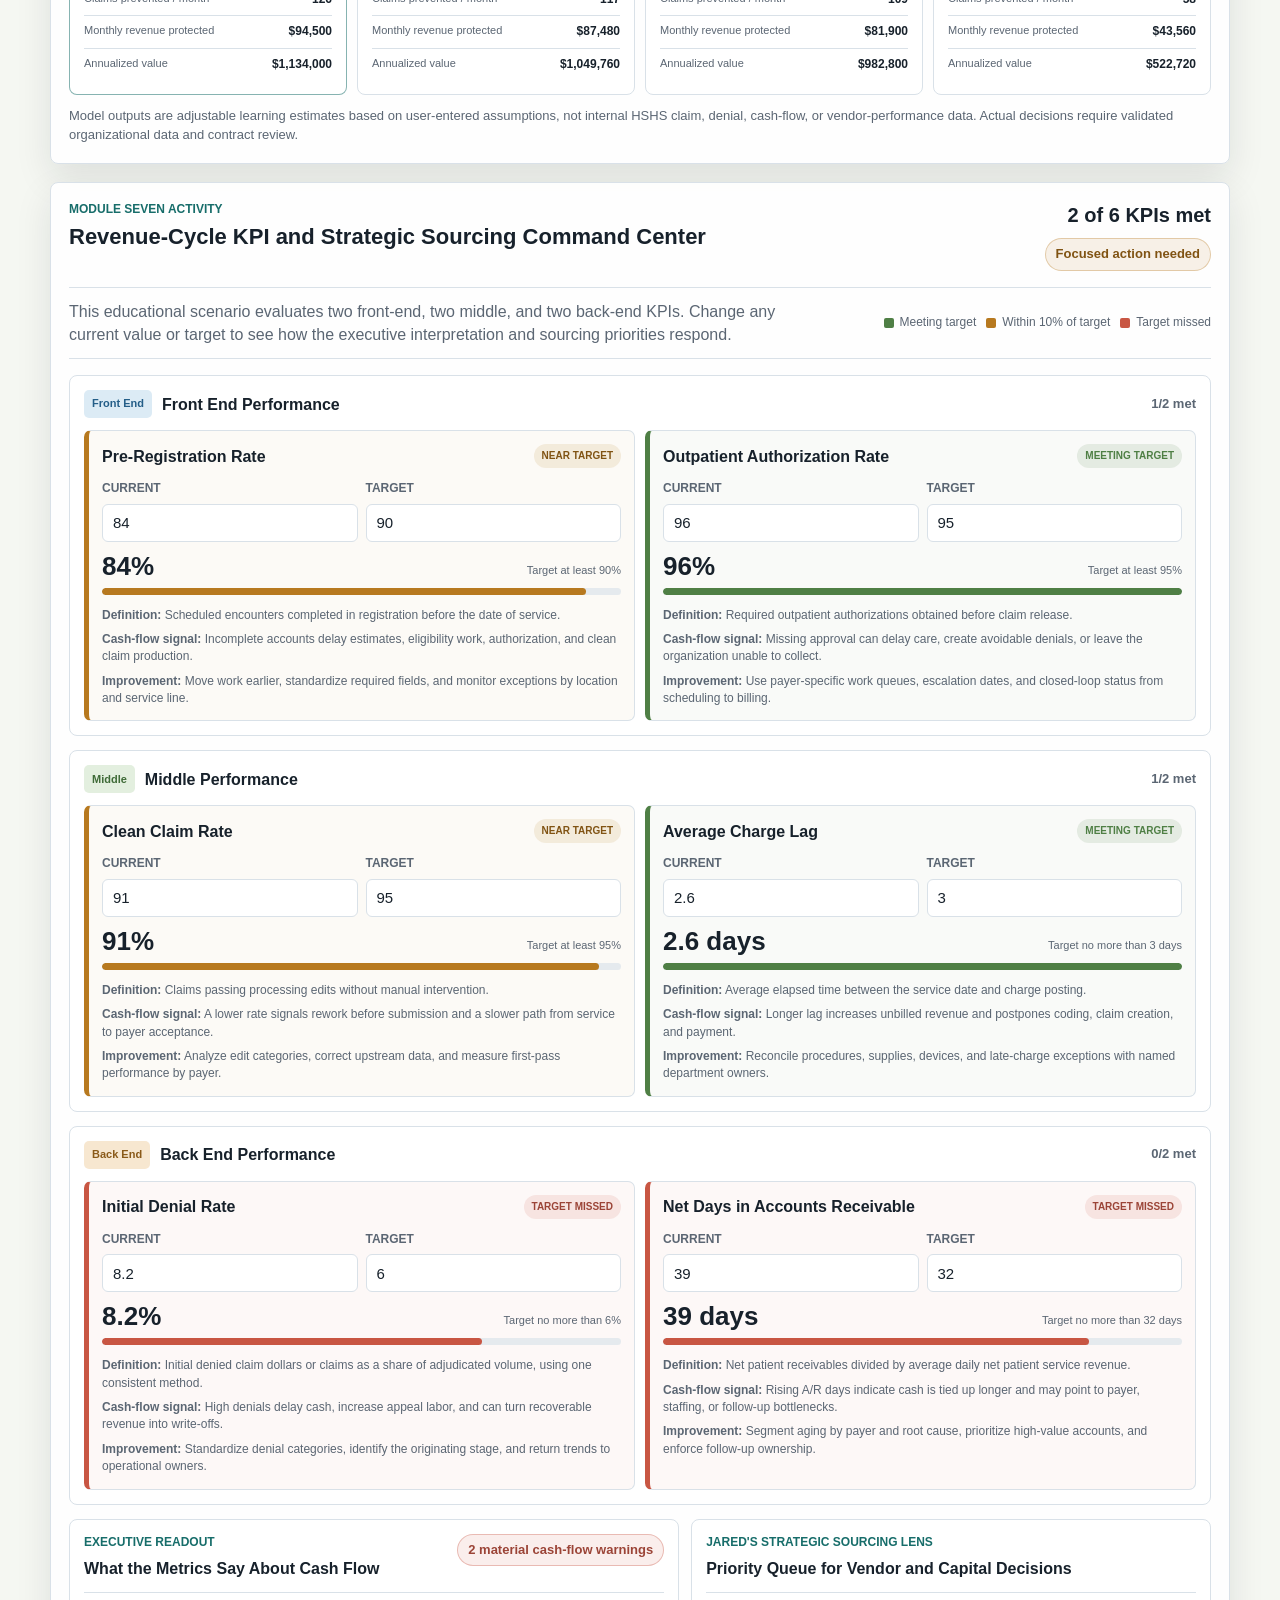
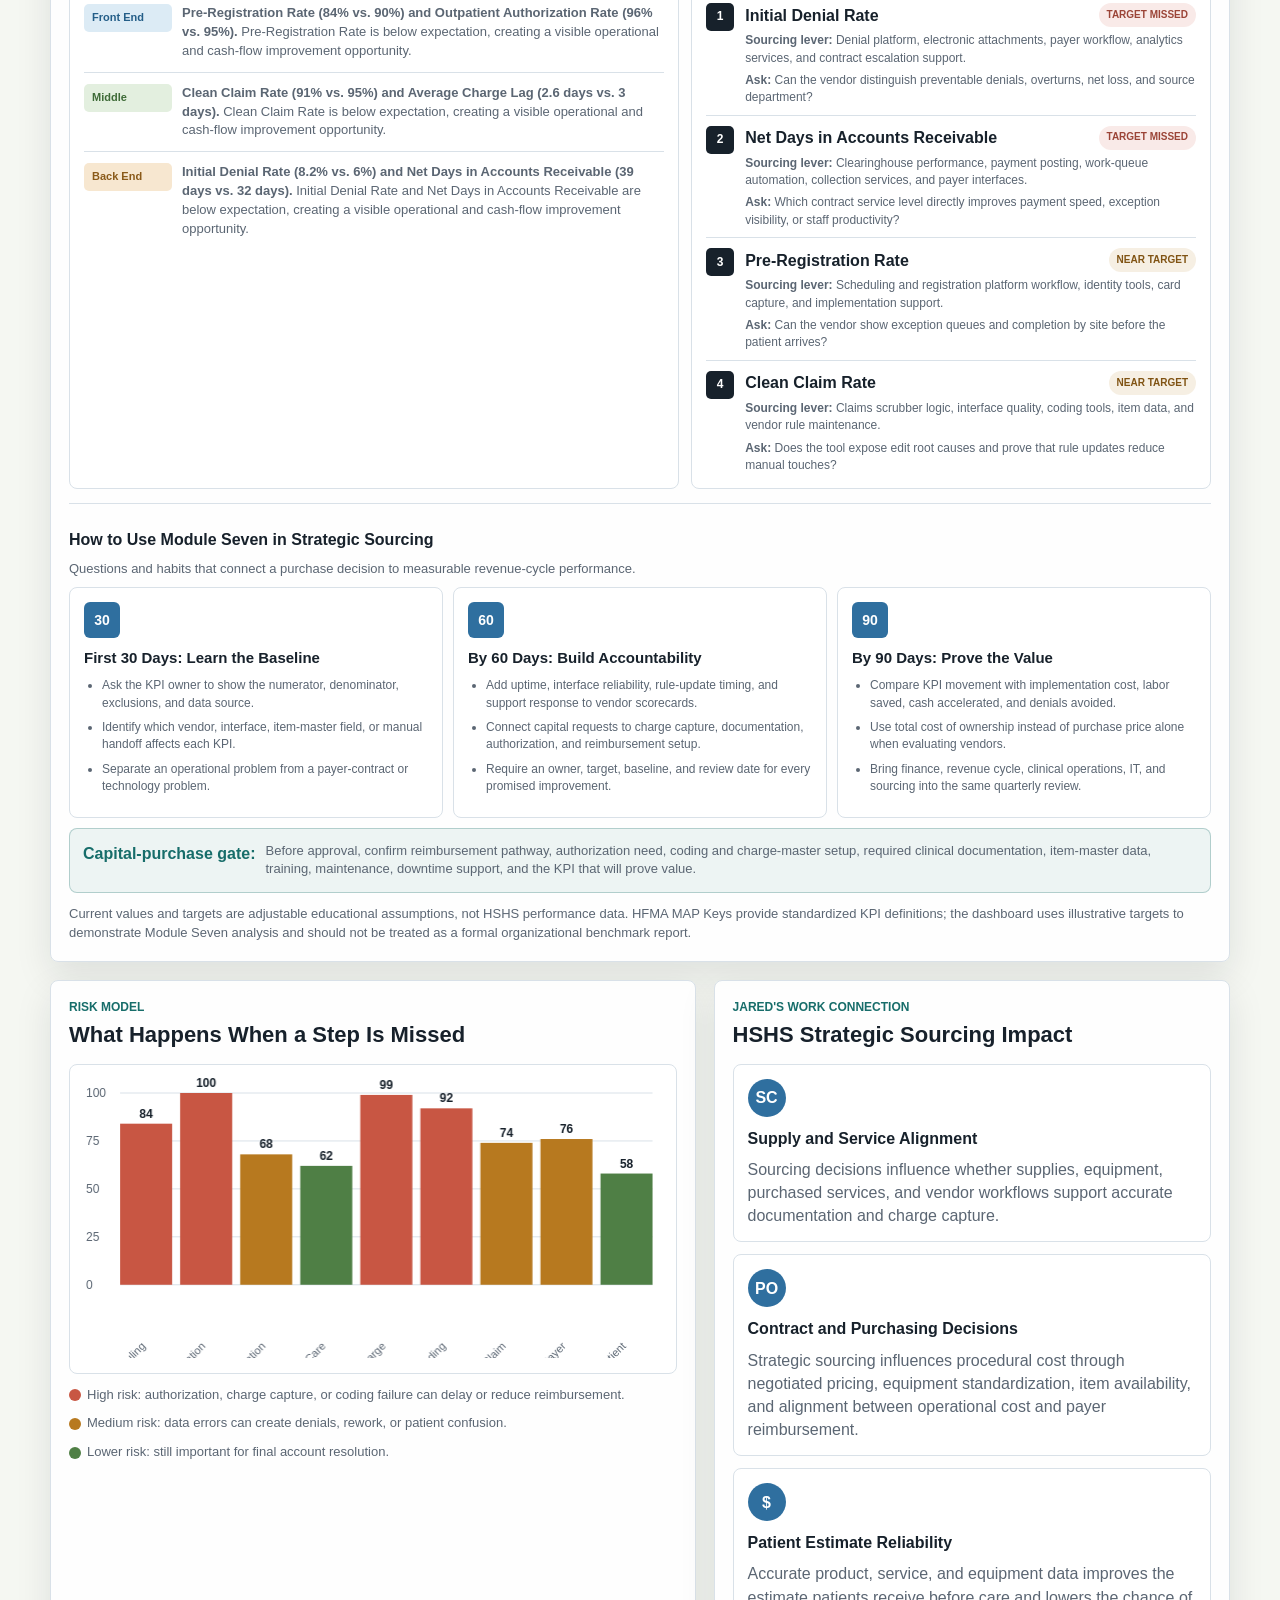
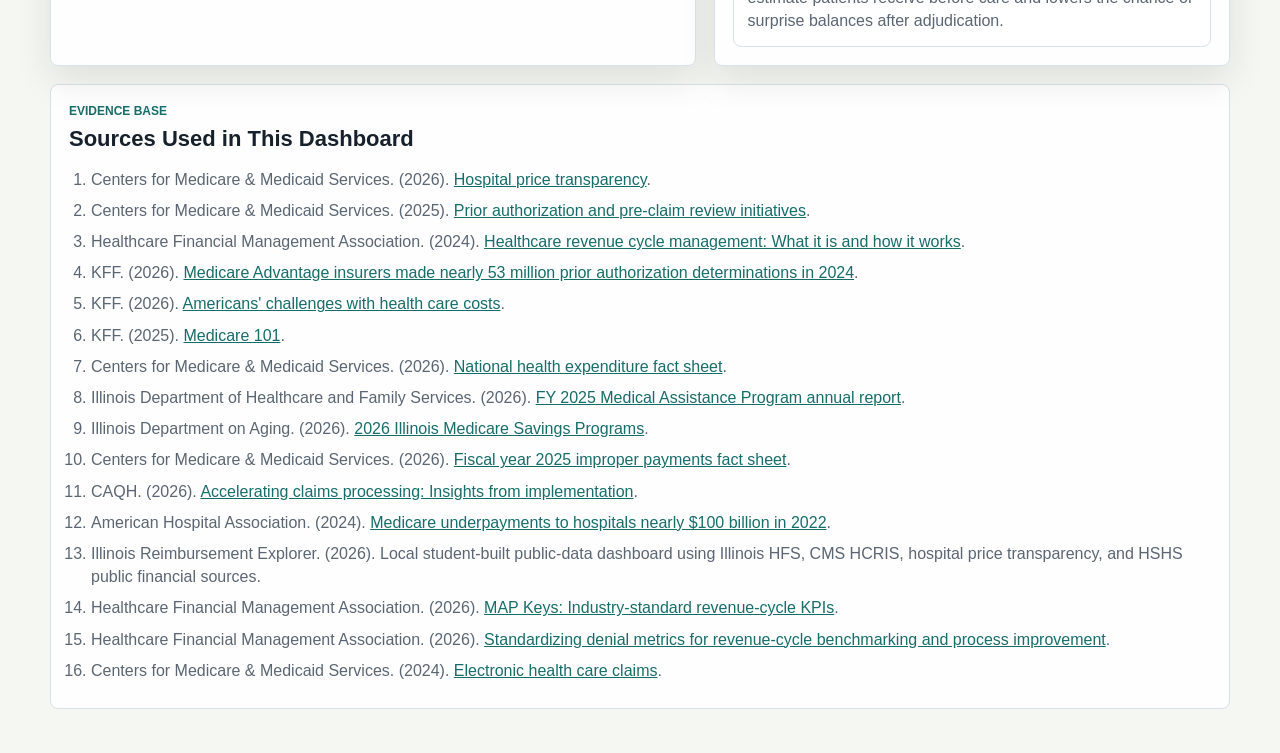
==== commit 45e48c0e: "Add Module Seven KPI sourcing command center" ====
--- a/ihp630-dashboard/index.html
+++ b/ihp630-dashboard/index.html
@@ -4,7 +4,7 @@
   <meta charset="utf-8" />
   <meta name="viewport" content="width=device-width, initial-scale=1" />
   <title>IHP 630 Revenue Cycle Deep Dive</title>
-  <link rel="stylesheet" href="./styles.css" />
+  <link rel="stylesheet" href="./styles.css?v=20260823-module7-kpis" />
 </head>
 <body>
   <main class="shell">
@@ -304,6 +304,106 @@
       </p>
     </section>
 
+    <section id="moduleSevenKpis" class="panel kpi-command-panel">
+      <div class="panel-heading kpi-command-heading">
+        <div>
+          <p class="eyebrow">Module Seven Activity</p>
+          <h2>Revenue-Cycle KPI and Strategic Sourcing Command Center</h2>
+        </div>
+        <div class="kpi-command-status">
+          <strong id="kpiMetCount">0 of 6 KPIs met</strong>
+          <span id="kpiOverallStatus" class="status-pill">Calculating</span>
+        </div>
+      </div>
+
+      <div class="kpi-command-intro">
+        <p>
+          This educational scenario evaluates two front-end, two middle, and two back-end KPIs. Change any current
+          value or target to see how the executive interpretation and sourcing priorities respond.
+        </p>
+        <div class="visual-cue-key" aria-label="KPI status key">
+          <span><i class="met"></i>Meeting target</span>
+          <span><i class="watch"></i>Within 10% of target</span>
+          <span><i class="missed"></i>Target missed</span>
+        </div>
+      </div>
+
+      <div id="kpiStageGroups" class="kpi-stage-groups"></div>
+
+      <div class="kpi-analysis-layout">
+        <article class="kpi-executive-panel">
+          <div class="section-label-row">
+            <div>
+              <p class="eyebrow">Executive Readout</p>
+              <h3>What the Metrics Say About Cash Flow</h3>
+            </div>
+            <span id="kpiRiskSignal" class="status-pill">Reviewing performance</span>
+          </div>
+          <div id="kpiExecutiveSummary" class="kpi-executive-summary" aria-live="polite"></div>
+        </article>
+
+        <article class="sourcing-priority-panel">
+          <div class="section-label-row">
+            <div>
+              <p class="eyebrow">Jared's Strategic Sourcing Lens</p>
+              <h3>Priority Queue for Vendor and Capital Decisions</h3>
+            </div>
+          </div>
+          <div id="sourcingPriorityQueue" class="sourcing-priority-queue"></div>
+        </article>
+      </div>
+
+      <div class="sourcing-toolkit">
+        <div class="denial-section-heading">
+          <div>
+            <h3>How to Use Module Seven in Strategic Sourcing</h3>
+            <p>Questions and habits that connect a purchase decision to measurable revenue-cycle performance.</p>
+          </div>
+        </div>
+
+        <div class="sourcing-toolkit-grid">
+          <article>
+            <span class="toolkit-step">30</span>
+            <h4>First 30 Days: Learn the Baseline</h4>
+            <ul>
+              <li>Ask the KPI owner to show the numerator, denominator, exclusions, and data source.</li>
+              <li>Identify which vendor, interface, item-master field, or manual handoff affects each KPI.</li>
+              <li>Separate an operational problem from a payer-contract or technology problem.</li>
+            </ul>
+          </article>
+          <article>
+            <span class="toolkit-step">60</span>
+            <h4>By 60 Days: Build Accountability</h4>
+            <ul>
+              <li>Add uptime, interface reliability, rule-update timing, and support response to vendor scorecards.</li>
+              <li>Connect capital requests to charge capture, documentation, authorization, and reimbursement setup.</li>
+              <li>Require an owner, target, baseline, and review date for every promised improvement.</li>
+            </ul>
+          </article>
+          <article>
+            <span class="toolkit-step">90</span>
+            <h4>By 90 Days: Prove the Value</h4>
+            <ul>
+              <li>Compare KPI movement with implementation cost, labor saved, cash accelerated, and denials avoided.</li>
+              <li>Use total cost of ownership instead of purchase price alone when evaluating vendors.</li>
+              <li>Bring finance, revenue cycle, clinical operations, IT, and sourcing into the same quarterly review.</li>
+            </ul>
+          </article>
+        </div>
+
+        <div class="capital-gate">
+          <strong>Capital-purchase gate:</strong>
+          <span>Before approval, confirm reimbursement pathway, authorization need, coding and charge-master setup, required clinical documentation, item-master data, training, maintenance, downtime support, and the KPI that will prove value.</span>
+        </div>
+      </div>
+
+      <p class="simulator-note">
+        Current values and targets are adjustable educational assumptions, not HSHS performance data. HFMA MAP Keys
+        provide standardized KPI definitions; the dashboard uses illustrative targets to demonstrate Module Seven
+        analysis and should not be treated as a formal organizational benchmark report.
+      </p>
+    </section>
+
     <section class="layout lower">
       <article class="panel">
         <div class="panel-heading">
@@ -402,10 +502,19 @@
           Illinois Reimbursement Explorer. (2026). Local student-built public-data dashboard using Illinois HFS,
           CMS HCRIS, hospital price transparency, and HSHS public financial sources.
         </li>
+        <li>
+          Healthcare Financial Management Association. (2026). <a href="https://www.hfma.org/data-and-insights/map-initiative/map-keys/">MAP Keys: Industry-standard revenue-cycle KPIs</a>.
+        </li>
+        <li>
+          Healthcare Financial Management Association. (2026). <a href="https://www.hfma.org/guidance/standardizing-denial-metrics-revenue-cycle-benchmarking-process-improvement/">Standardizing denial metrics for revenue-cycle benchmarking and process improvement</a>.
+        </li>
+        <li>
+          Centers for Medicare &amp; Medicaid Services. (2024). <a href="https://www.cms.gov/medicare/coding-billing/electronic-billing/electronic-healthcare-claims">Electronic health care claims</a>.
+        </li>
       </ol>
     </section>
   </main>
 
-  <script src="./script.js"></script>
+  <script src="./script.js?v=20260823-module7-kpis"></script>
 </body>
 </html>
--- a/ihp630-dashboard/styles.css
+++ b/ihp630-dashboard/styles.css
@@ -815,6 +815,418 @@
   font-size: 12px;
   font-weight: 800;
   text-align: right;
+}
+
+.kpi-command-panel {
+  margin: 18px 0;
+}
+
+.kpi-command-heading {
+  align-items: start;
+}
+
+.kpi-command-status {
+  display: grid;
+  justify-items: end;
+  gap: 8px;
+}
+
+.kpi-command-status > strong {
+  font-size: 20px;
+}
+
+.status-pill.status-met {
+  border-color: rgba(79, 127, 69, 0.32);
+  background: rgba(79, 127, 69, 0.1);
+  color: var(--green);
+}
+
+.status-pill.status-watch {
+  border-color: rgba(183, 121, 31, 0.32);
+  background: rgba(183, 121, 31, 0.1);
+  color: #805313;
+}
+
+.status-pill.status-missed {
+  border-color: rgba(200, 86, 67, 0.34);
+  background: rgba(200, 86, 67, 0.1);
+  color: #9b4437;
+}
+
+.kpi-command-intro {
+  display: flex;
+  justify-content: space-between;
+  gap: 20px;
+  align-items: center;
+  border-top: 1px solid var(--line);
+  border-bottom: 1px solid var(--line);
+  padding: 12px 0;
+}
+
+.kpi-command-intro p {
+  max-width: 760px;
+  margin: 0;
+  color: var(--muted);
+}
+
+.visual-cue-key {
+  display: flex;
+  flex-wrap: wrap;
+  justify-content: flex-end;
+  gap: 10px;
+  color: var(--muted);
+  font-size: 12px;
+}
+
+.visual-cue-key span {
+  display: inline-flex;
+  gap: 6px;
+  align-items: center;
+  white-space: nowrap;
+}
+
+.visual-cue-key i {
+  width: 10px;
+  height: 10px;
+  border-radius: 2px;
+}
+
+.visual-cue-key .met {
+  background: var(--green);
+}
+
+.visual-cue-key .watch {
+  background: var(--gold);
+}
+
+.visual-cue-key .missed {
+  background: var(--coral);
+}
+
+.kpi-stage-groups {
+  display: grid;
+  gap: 14px;
+  margin-top: 16px;
+}
+
+.kpi-stage-group {
+  border: 1px solid var(--line);
+  border-radius: 8px;
+  background: #fff;
+  padding: 14px;
+}
+
+.kpi-stage-heading,
+.kpi-stage-heading > div,
+.kpi-card-title,
+.section-label-row,
+.priority-title-row {
+  display: flex;
+  align-items: center;
+}
+
+.kpi-stage-heading {
+  justify-content: space-between;
+  gap: 12px;
+  margin-bottom: 12px;
+}
+
+.kpi-stage-heading > div {
+  gap: 10px;
+}
+
+.kpi-stage-heading h3,
+.kpi-card-title h4,
+.section-label-row h3,
+.priority-title-row strong {
+  margin: 0;
+}
+
+.kpi-stage-heading > strong {
+  color: var(--muted);
+  font-size: 13px;
+}
+
+.kpi-card-grid {
+  display: grid;
+  grid-template-columns: repeat(2, minmax(0, 1fr));
+  gap: 10px;
+}
+
+.kpi-performance-card {
+  border: 1px solid var(--line);
+  border-left-width: 5px;
+  border-radius: 7px;
+  padding: 13px;
+}
+
+.kpi-performance-card.met {
+  border-left-color: var(--green);
+  background: rgba(79, 127, 69, 0.035);
+}
+
+.kpi-performance-card.watch {
+  border-left-color: var(--gold);
+  background: rgba(183, 121, 31, 0.04);
+}
+
+.kpi-performance-card.missed {
+  border-left-color: var(--coral);
+  background: rgba(200, 86, 67, 0.04);
+}
+
+.kpi-card-title {
+  justify-content: space-between;
+  gap: 10px;
+}
+
+.kpi-status-chip {
+  display: inline-flex;
+  align-items: center;
+  min-height: 24px;
+  border-radius: 999px;
+  padding: 3px 8px;
+  font-size: 10px;
+  font-weight: 800;
+  text-transform: uppercase;
+  white-space: nowrap;
+}
+
+.kpi-status-chip.met {
+  background: rgba(79, 127, 69, 0.12);
+  color: var(--green);
+}
+
+.kpi-status-chip.watch {
+  background: rgba(183, 121, 31, 0.12);
+  color: #805313;
+}
+
+.kpi-status-chip.missed {
+  background: rgba(200, 86, 67, 0.12);
+  color: #9b4437;
+}
+
+.kpi-value-grid {
+  display: grid;
+  grid-template-columns: repeat(2, minmax(0, 1fr));
+  gap: 8px;
+  margin-top: 12px;
+}
+
+.kpi-value-grid input {
+  min-height: 38px;
+}
+
+.kpi-value-line {
+  display: flex;
+  justify-content: space-between;
+  gap: 10px;
+  align-items: end;
+  margin-top: 11px;
+}
+
+.kpi-value-line strong {
+  font-size: 26px;
+  line-height: 1;
+}
+
+.kpi-value-line span {
+  color: var(--muted);
+  font-size: 11px;
+  text-align: right;
+}
+
+.kpi-progress {
+  height: 7px;
+  margin: 9px 0 12px;
+  border-radius: 999px;
+  background: #e5eaee;
+  overflow: hidden;
+}
+
+.kpi-progress i {
+  display: block;
+  height: 100%;
+  border-radius: inherit;
+  background: currentColor;
+}
+
+.kpi-performance-card.met .kpi-progress {
+  color: var(--green);
+}
+
+.kpi-performance-card.watch .kpi-progress {
+  color: var(--gold);
+}
+
+.kpi-performance-card.missed .kpi-progress {
+  color: var(--coral);
+}
+
+.kpi-performance-card p {
+  margin-bottom: 7px;
+  color: var(--muted);
+  font-size: 12px;
+}
+
+.kpi-performance-card p:last-child {
+  margin-bottom: 0;
+}
+
+.kpi-analysis-layout {
+  display: grid;
+  grid-template-columns: minmax(0, 1.08fr) minmax(0, 0.92fr);
+  gap: 12px;
+  margin-top: 14px;
+}
+
+.kpi-executive-panel,
+.sourcing-priority-panel {
+  border: 1px solid var(--line);
+  border-radius: 8px;
+  background: #fff;
+  padding: 14px;
+}
+
+.section-label-row {
+  justify-content: space-between;
+  gap: 12px;
+  align-items: start;
+  margin-bottom: 12px;
+}
+
+.executive-stage-row {
+  display: grid;
+  grid-template-columns: 88px minmax(0, 1fr);
+  gap: 10px;
+  align-items: start;
+  border-top: 1px solid var(--line);
+  padding: 11px 0;
+}
+
+.executive-stage-row p {
+  margin: 0;
+  color: var(--muted);
+  font-size: 13px;
+}
+
+.sourcing-priority-queue {
+  display: grid;
+  gap: 8px;
+}
+
+.sourcing-priority-row {
+  display: grid;
+  grid-template-columns: 30px minmax(0, 1fr);
+  gap: 9px;
+  border-top: 1px solid var(--line);
+  padding-top: 10px;
+}
+
+.priority-rank {
+  display: grid;
+  place-items: center;
+  width: 28px;
+  height: 28px;
+  border-radius: 5px;
+  background: var(--ink);
+  color: #fff;
+  font-size: 12px;
+  font-weight: 800;
+}
+
+.priority-title-row {
+  justify-content: space-between;
+  gap: 8px;
+}
+
+.sourcing-priority-row p,
+.sourcing-priority-row small {
+  display: block;
+  margin: 5px 0 0;
+  color: var(--muted);
+  font-size: 12px;
+}
+
+.all-met-message {
+  display: grid;
+  gap: 4px;
+  border-left: 4px solid var(--green);
+  background: rgba(79, 127, 69, 0.07);
+  padding: 12px;
+}
+
+.all-met-message span {
+  color: var(--muted);
+  font-size: 13px;
+}
+
+.sourcing-toolkit {
+  margin-top: 14px;
+  border-top: 1px solid var(--line);
+}
+
+.sourcing-toolkit-grid {
+  display: grid;
+  grid-template-columns: repeat(3, minmax(0, 1fr));
+  gap: 10px;
+}
+
+.sourcing-toolkit-grid article {
+  border: 1px solid var(--line);
+  border-radius: 8px;
+  background: #fff;
+  padding: 14px;
+}
+
+.toolkit-step {
+  display: inline-grid;
+  place-items: center;
+  width: 36px;
+  height: 36px;
+  margin-bottom: 9px;
+  border-radius: 6px;
+  background: var(--blue);
+  color: #fff;
+  font-size: 14px;
+  font-weight: 800;
+}
+
+.sourcing-toolkit-grid h4 {
+  margin: 0 0 8px;
+  font-size: 15px;
+}
+
+.sourcing-toolkit-grid ul {
+  margin: 0;
+  padding-left: 18px;
+  color: var(--muted);
+  font-size: 12px;
+}
+
+.sourcing-toolkit-grid li {
+  margin-bottom: 7px;
+}
+
+.capital-gate {
+  display: grid;
+  grid-template-columns: max-content minmax(0, 1fr);
+  gap: 10px;
+  margin-top: 10px;
+  border: 1px solid rgba(23, 109, 106, 0.28);
+  border-radius: 8px;
+  background: rgba(23, 109, 106, 0.07);
+  padding: 13px;
+}
+
+.capital-gate strong {
+  color: var(--teal);
+}
+
+.capital-gate span {
+  color: var(--muted);
+  font-size: 13px;
 }
 
 .chart-wrap {
@@ -911,7 +1323,10 @@
   .simulator-grid,
   .simulator-output,
   .denial-model-layout,
-  .investment-grid {
+  .investment-grid,
+  .kpi-card-grid,
+  .kpi-analysis-layout,
+  .sourcing-toolkit-grid {
     grid-template-columns: 1fr;
   }
 
@@ -952,6 +1367,35 @@
     display: grid;
   }
 
+  .kpi-command-status {
+    justify-items: start;
+  }
+
+  .kpi-command-intro,
+  .kpi-value-line,
+  .section-label-row,
+  .priority-title-row {
+    display: grid;
+    justify-items: start;
+  }
+
+  .visual-cue-key {
+    justify-content: flex-start;
+  }
+
+  .kpi-stage-heading {
+    align-items: start;
+  }
+
+  .executive-stage-row,
+  .capital-gate {
+    grid-template-columns: 1fr;
+  }
+
+  .kpi-value-line span {
+    text-align: left;
+  }
+
   .denial-inputs,
   .denial-summary {
     grid-template-columns: 1fr;
